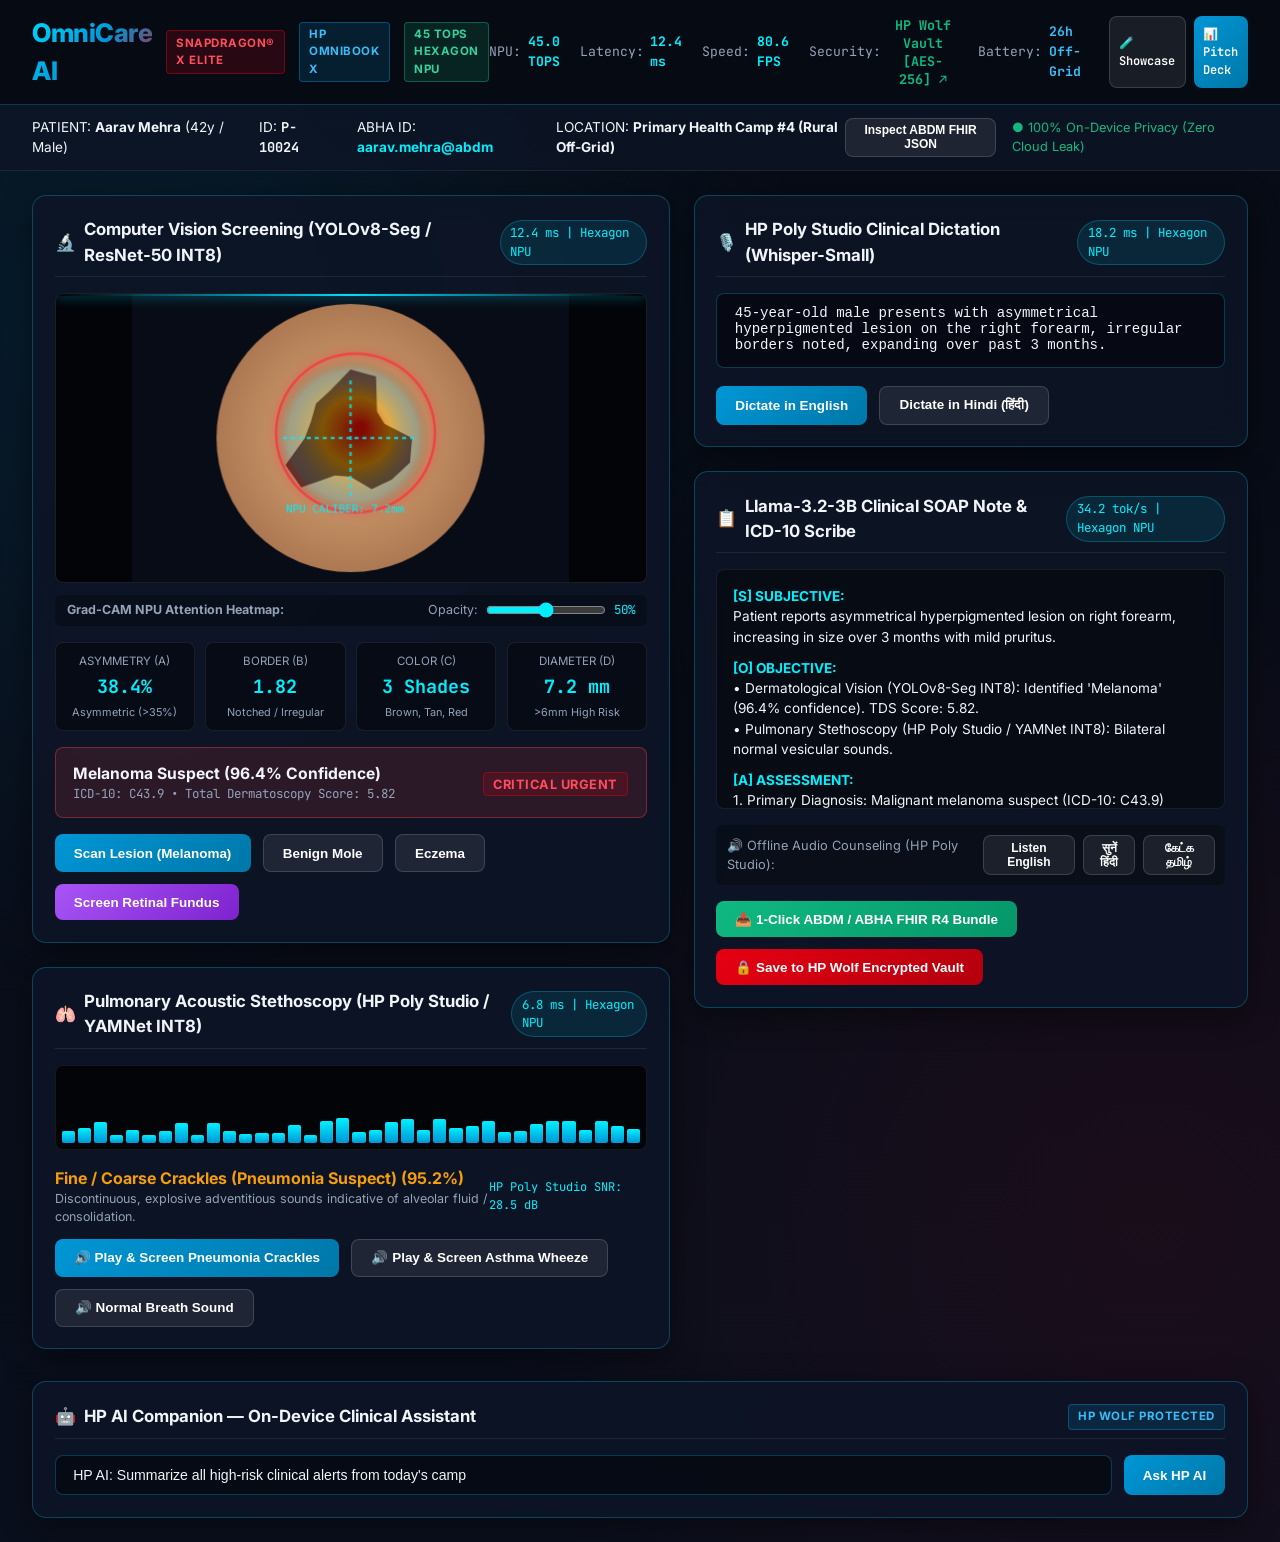
==== frontend/index.html @ c9a5b943 "Initial commit: OmniCare AI for Qualcomm Snapdragon AI Lab Build & Present Challenge 2026" ====
<!DOCTYPE html>
<html lang="en">
<head>
  <meta charset="UTF-8">
  <meta name="viewport" content="width=device-width, initial-scale=1.0">
  <title>OmniCare AI | Snapdragon® HP PC Clinical Edge Station</title>
  <link rel="stylesheet" href="/css/cockpit.css">
  <link rel="stylesheet" href="css/cockpit.css">
  <style>
/* OmniCare AI - Ultra-Professional Clinical Cockpit CSS
   Theme: Qualcomm Snapdragon Red/Cyan & HP Enterprise Blue Glassmorphism */

:root {
  --bg-dark: #070B14;
  --bg-card: rgba(13, 21, 38, 0.88);
  --bg-card-hover: rgba(18, 30, 54, 0.98);
  --border-glow: rgba(0, 217, 255, 0.25);
  --border-cyan: #00D9FF;
  --snapdragon-red: #E60012;
  --hp-blue: #0096D6;
  --accent-cyan: #00F0FF;
  --accent-green: #10B981;
  --accent-amber: #F59E0B;
  --accent-red: #EF4444;
  --accent-purple: #A855F7;
  --text-main: #F1F5F9;
  --text-muted: #94A3B8;
  --font-mono: 'JetBrains Mono', 'Fira Code', monospace;
  --font-sans: 'Inter', -apple-system, BlinkMacSystemFont, 'Segoe UI', Roboto, sans-serif;
}

* {
  margin: 0;
  padding: 0;
  box-sizing: border-box;
}

body {
  background-color: var(--bg-dark);
  color: var(--text-main);
  font-family: var(--font-sans);
  min-height: 100vh;
  background-image: 
    radial-gradient(circle at 10% 20%, rgba(0, 150, 214, 0.12) 0%, transparent 40%),
    radial-gradient(circle at 90% 80%, rgba(230, 0, 18, 0.08) 0%, transparent 40%),
    linear-gradient(to bottom, #070B14, #0A0F1D);
  line-height: 1.5;
  overflow-x: hidden;
}

/* Glassmorphism Card Style */
.glass-card {
  background: var(--bg-card);
  backdrop-filter: blur(14px);
  -webkit-backdrop-filter: blur(14px);
  border: 1px solid var(--border-glow);
  border-radius: 14px;
  padding: 1.35rem;
  box-shadow: 0 8px 32px 0 rgba(0, 0, 0, 0.45);
  transition: all 0.3s ease;
}

.glass-card:hover {
  border-color: rgba(0, 217, 255, 0.45);
  box-shadow: 0 12px 40px 0 rgba(0, 217, 255, 0.14);
}

/* Top Navbar */
.navbar {
  display: flex;
  justify-content: space-between;
  align-items: center;
  padding: 0.85rem 2rem;
  background: rgba(7, 11, 20, 0.95);
  border-bottom: 1px solid var(--border-glow);
  position: sticky;
  top: 0;
  z-index: 100;
  backdrop-filter: blur(12px);
}

.brand-container {
  display: flex;
  align-items: center;
  gap: 0.85rem;
}

.brand-logo {
  font-size: 1.6rem;
  font-weight: 800;
  letter-spacing: -0.5px;
  background: linear-gradient(135deg, #00D9FF 0%, #0096D6 50%, #E60012 100%);
  -webkit-background-clip: text;
  -webkit-text-fill-color: transparent;
}

.badge-tag {
  font-size: 0.72rem;
  font-weight: 700;
  padding: 0.22rem 0.6rem;
  border-radius: 4px;
  text-transform: uppercase;
  letter-spacing: 0.5px;
}

.badge-snapdragon {
  background: rgba(230, 0, 18, 0.15);
  color: #FF4D5E;
  border: 1px solid rgba(230, 0, 18, 0.4);
}

.badge-hp {
  background: rgba(0, 150, 214, 0.15);
  color: #38BDF8;
  border: 1px solid rgba(0, 150, 214, 0.4);
}

.badge-npu {
  background: rgba(16, 185, 129, 0.15);
  color: #34D399;
  border: 1px solid rgba(16, 185, 129, 0.4);
}

.nav-telemetry {
  display: flex;
  gap: 1.25rem;
  font-family: var(--font-mono);
  font-size: 0.82rem;
}

.telemetry-item {
  display: flex;
  align-items: center;
  gap: 0.4rem;
  color: var(--text-muted);
}

.telemetry-item span.val {
  color: var(--accent-cyan);
  font-weight: 700;
}

/* Patient Header Bar */
.patient-bar {
  display: flex;
  justify-content: space-between;
  align-items: center;
  padding: 0.75rem 2rem;
  background: rgba(13, 21, 38, 0.75);
  border-bottom: 1px solid rgba(255, 255, 255, 0.08);
  font-size: 0.85rem;
}

.patient-info {
  display: flex;
  gap: 2rem;
}

.patient-info b {
  color: var(--text-main);
}

/* Tab Navigation Bar */
.tab-nav {
  display: flex;
  gap: 0.5rem;
  padding: 0.75rem 2rem 0;
  background: rgba(7, 11, 20, 0.7);
  border-bottom: 1px solid rgba(255, 255, 255, 0.08);
}

.tab-btn {
  background: transparent;
  border: none;
  color: var(--text-muted);
  padding: 0.65rem 1.25rem;
  font-size: 0.9rem;
  font-weight: 600;
  cursor: pointer;
  border-bottom: 2px solid transparent;
  display: flex;
  align-items: center;
  gap: 0.45rem;
  transition: all 0.2s ease;
}

.tab-btn:hover {
  color: var(--text-main);
}

.tab-btn.active {
  color: var(--accent-cyan);
  border-bottom: 2px solid var(--accent-cyan);
  background: rgba(0, 217, 255, 0.06);
}

/* Main Dashboard Grid */
.dashboard-grid {
  display: grid;
  grid-template-columns: 1.15fr 1fr;
  gap: 1.5rem;
  padding: 1.5rem 2rem;
}

/* Modality Card Headers */
.card-header {
  display: flex;
  justify-content: space-between;
  align-items: center;
  margin-bottom: 1rem;
  padding-bottom: 0.5rem;
  border-bottom: 1px solid rgba(255, 255, 255, 0.08);
}

.card-title {
  font-size: 1.05rem;
  font-weight: 700;
  display: flex;
  align-items: center;
  gap: 0.5rem;
}

.card-latency {
  font-family: var(--font-mono);
  font-size: 0.78rem;
  color: var(--accent-cyan);
  background: rgba(0, 217, 255, 0.1);
  padding: 0.2rem 0.6rem;
  border-radius: 999px;
  border: 1px solid rgba(0, 217, 255, 0.25);
}

/* Vision Viewport Styling */
.vision-viewport {
  position: relative;
  width: 100%;
  height: 290px;
  background: #020408;
  border-radius: 8px;
  border: 1px solid rgba(255, 255, 255, 0.1);
  display: flex;
  justify-content: center;
  align-items: center;
  overflow: hidden;
  margin-bottom: 0.75rem;
}

.viewport-canvas {
  width: 100%;
  height: 100%;
  object-fit: contain;
}

.scan-overlay-line {
  position: absolute;
  top: 0;
  left: 0;
  width: 100%;
  height: 2px;
  background: linear-gradient(90deg, transparent, #00D9FF, transparent);
  box-shadow: 0 0 12px #00D9FF;
  animation: scanSweep 3s ease-in-out infinite;
  pointer-events: none;
}

@keyframes scanSweep {
  0% { top: 0; opacity: 0; }
  25% { opacity: 1; }
  75% { opacity: 1; }
  100% { top: 100%; opacity: 0; }
}

/* Grad-CAM Controls */
.gradcam-bar {
  display: flex;
  justify-content: space-between;
  align-items: center;
  font-size: 0.78rem;
  color: var(--text-muted);
  margin-bottom: 1rem;
  background: rgba(0,0,0,0.3);
  padding: 0.4rem 0.75rem;
  border-radius: 6px;
}

.gradcam-bar input[type=range] {
  accent-color: var(--accent-cyan);
  width: 120px;
}

/* ABCD Metrics Grid */
.abcd-grid {
  display: grid;
  grid-template-columns: repeat(4, 1fr);
  gap: 0.65rem;
  margin-bottom: 1rem;
}

.abcd-box {
  background: rgba(0, 0, 0, 0.4);
  border: 1px solid rgba(255, 255, 255, 0.08);
  border-radius: 8px;
  padding: 0.6rem 0.4rem;
  text-align: center;
}

.abcd-box .label {
  font-size: 0.72rem;
  color: var(--text-muted);
  text-transform: uppercase;
}

.abcd-box .value {
  font-family: var(--font-mono);
  font-size: 1.15rem;
  font-weight: 700;
  color: var(--accent-cyan);
  margin: 0.2rem 0;
}

.abcd-box .sub {
  font-size: 0.68rem;
  color: var(--text-muted);
}

/* Diagnosis Banner */
.diagnosis-banner {
  display: flex;
  justify-content: space-between;
  align-items: center;
  padding: 0.85rem 1.1rem;
  border-radius: 8px;
  background: rgba(239, 68, 68, 0.14);
  border: 1px solid rgba(239, 68, 68, 0.4);
  margin-bottom: 1rem;
}

.diagnosis-banner.normal {
  background: rgba(16, 185, 129, 0.14);
  border-color: rgba(16, 185, 129, 0.4);
}

.diagnosis-banner.moderate {
  background: rgba(245, 158, 11, 0.14);
  border-color: rgba(245, 158, 11, 0.4);
}

.diag-title {
  font-weight: 700;
  font-size: 0.98rem;
}

.diag-icd {
  font-family: var(--font-mono);
  font-size: 0.78rem;
  color: var(--text-muted);
}

/* Audio Spectrogram */
.spectrogram-container {
  height: 85px;
  background: #020408;
  border-radius: 8px;
  display: flex;
  align-items: flex-end;
  gap: 3px;
  padding: 6px;
  margin-bottom: 1rem;
  border: 1px solid rgba(255, 255, 255, 0.08);
}

.spectrogram-bar {
  flex: 1;
  background: linear-gradient(to top, #0096D6, #00F0FF);
  border-radius: 2px;
  transition: height 0.08s ease;
}

/* SOAP Note Viewer */
.soap-box {
  background: rgba(0, 0, 0, 0.4);
  border: 1px solid rgba(255, 255, 255, 0.08);
  border-radius: 8px;
  padding: 1rem;
  font-family: var(--font-sans);
  font-size: 0.85rem;
  max-height: 240px;
  overflow-y: auto;
  margin-bottom: 1rem;
}

.soap-section {
  margin-bottom: 0.65rem;
}

.soap-section b {
  color: var(--accent-cyan);
}

/* Action Buttons */
.btn-row {
  display: flex;
  gap: 0.75rem;
  flex-wrap: wrap;
}

.btn {
  background: linear-gradient(135deg, #0096D6 0%, #0077A8 100%);
  color: white;
  border: none;
  padding: 0.65rem 1.2rem;
  border-radius: 8px;
  font-size: 0.84rem;
  font-weight: 600;
  cursor: pointer;
  display: inline-flex;
  align-items: center;
  gap: 0.45rem;
  transition: all 0.2s ease;
}

.btn:hover {
  transform: translateY(-1px);
  box-shadow: 0 4px 15px rgba(0, 150, 214, 0.4);
}

.btn-secondary {
  background: rgba(255, 255, 255, 0.08);
  border: 1px solid rgba(255, 255, 255, 0.15);
}

.btn-secondary:hover {
  background: rgba(255, 255, 255, 0.15);
  box-shadow: none;
}

.btn-danger {
  background: linear-gradient(135deg, #E60012 0%, #B3000E 100%);
}

.btn-danger:hover {
  box-shadow: 0 4px 15px rgba(230, 0, 18, 0.4);
}

.btn-green {
  background: linear-gradient(135deg, #10B981 0%, #059669 100%);
}

.btn-green:hover {
  box-shadow: 0 4px 15px rgba(16, 185, 129, 0.4);
}

/* HP AI Companion Assistant Panel */
.companion-panel {
  grid-column: span 2;
  margin-top: 0.5rem;
}

.companion-chat {
  display: flex;
  gap: 0.75rem;
}

.companion-input {
  flex: 1;
  background: rgba(0, 0, 0, 0.45);
  border: 1px solid var(--border-glow);
  color: var(--text-main);
  padding: 0.7rem 1.1rem;
  border-radius: 8px;
  font-size: 0.88rem;
  outline: none;
}

.companion-input:focus {
  border-color: var(--border-cyan);
}

.companion-output {
  margin-top: 0.75rem;
  padding: 1rem;
  background: rgba(0, 150, 214, 0.08);
  border-left: 3px solid var(--hp-blue);
  border-radius: 6px;
  font-size: 0.85rem;
  line-height: 1.65;
}

/* Modal Styling */
.modal-overlay {
  position: fixed;
  top: 0; left: 0; right: 0; bottom: 0;
  background: rgba(0, 0, 0, 0.85);
  backdrop-filter: blur(8px);
  display: none;
  justify-content: center;
  align-items: center;
  z-index: 1000;
}

.modal-content {
  background: #0D1526;
  border: 1px solid var(--border-cyan);
  border-radius: 12px;
  width: 90%;
  max-width: 800px;
  max-height: 85vh;
  display: flex;
  flex-direction: column;
  box-shadow: 0 20px 50px rgba(0,0,0,0.8);
}

.modal-header {
  display: flex;
  justify-content: space-between;
  align-items: center;
  padding: 1rem 1.5rem;
  border-bottom: 1px solid rgba(255,255,255,0.08);
}

.modal-body {
  padding: 1.5rem;
  overflow-y: auto;
}

.json-pre {
  background: #040711;
  color: #38BDF8;
  padding: 1rem;
  border-radius: 8px;
  font-family: var(--font-mono);
  font-size: 0.8rem;
  white-space: pre-wrap;
  border: 1px solid rgba(255,255,255,0.06);
}

/* Responsive */
@media (max-width: 1024px) {
  .dashboard-grid {
    grid-template-columns: 1fr;
  }
  .companion-panel {
    grid-column: span 1;
  }
}

  </style>
  <link rel="preconnect" href="https://fonts.googleapis.com">
  <link rel="preconnect" href="https://fonts.gstatic.com" crossorigin>
  <link href="https://fonts.googleapis.com/css2?family=Inter:wght@400;500;600;700;800&family=JetBrains+Mono:wght@500;700&display=swap" rel="stylesheet">
</head>
<body>

  <!-- Top Global Navigation Bar -->
  <header class="navbar">
    <div class="brand-container">
      <div class="brand-logo">OmniCare AI</div>
      <span class="badge-tag badge-snapdragon">Snapdragon® X Elite</span>
      <span class="badge-tag badge-hp">HP OmniBook X</span>
      <span class="badge-tag badge-npu">45 TOPS Hexagon NPU</span>
    </div>

    <div class="nav-telemetry">
      <div class="telemetry-item">
        <span>NPU:</span>
        <span class="val" id="nav-tops">45.0 TOPS</span>
      </div>
      <div class="telemetry-item">
        <span>Latency:</span>
        <span class="val" id="nav-latency">12.4 ms</span>
      </div>
      <div class="telemetry-item">
        <span>Speed:</span>
        <span class="val" id="nav-fps">80.6 FPS</span>
      </div>
      <div class="telemetry-item">
        <span>Security:</span>
        <button onclick="viewVaultAuditModal()" style="background:transparent; border:none; cursor:pointer; font-family:var(--font-mono); color:#10B981; font-weight:700;">
          HP Wolf Vault [AES-256] ↗
        </button>
      </div>
      <div class="telemetry-item">
        <span>Battery:</span>
        <span class="val" style="color:#38BDF8;">26h Off-Grid</span>
      </div>
      <div style="display:flex; gap:0.5rem; margin-left:0.5rem;">
        <a href="/showcase/" class="btn btn-secondary" style="padding:0.25rem 0.6rem; font-size:0.75rem; text-decoration:none;">🧪 Showcase</a>
        <a href="/pitch-deck" class="btn" style="padding:0.25rem 0.6rem; font-size:0.75rem; text-decoration:none;">📊 Pitch Deck</a>
      </div>
    </div>
  </header>

  <!-- Patient Demographic Strip -->
  <section class="patient-bar">
    <div class="patient-info">
      <div>PATIENT: <b>Aarav Mehra</b> (42y / Male)</div>
      <div>ID: <b style="font-family:var(--font-mono)">P-10024</b></div>
      <div>ABHA ID: <b style="color:var(--accent-cyan)">aarav.mehra@abdm</b></div>
      <div>LOCATION: <b>Primary Health Camp #4 (Rural Off-Grid)</b></div>
    </div>
    <div style="display:flex; gap:1rem; align-items:center;">
      <button class="btn btn-secondary" style="padding:0.3rem 0.75rem; font-size:0.75rem;" onclick="viewAbdmFhirModal()">
        Inspect ABDM FHIR JSON
      </button>
      <span style="color:var(--accent-green); font-size:0.8rem;">● 100% On-Device Privacy (Zero Cloud Leak)</span>
    </div>
  </section>

  <!-- Main Clinical Dashboard Grid -->
  <main class="dashboard-grid">

    <!-- LEFT COLUMN: MULTIMODAL SENSORS & VISION -->
    <div style="display: flex; flex-direction: column; gap: 1.5rem;">

      <!-- MODALITY 1: DERMATOLOGY & OPHTHALMOLOGY VISION SCANNER -->
      <div class="glass-card">
        <div class="card-header">
          <div class="card-title">
            <span>🔬</span> Computer Vision Screening (YOLOv8-Seg / ResNet-50 INT8)
          </div>
          <div class="card-latency" id="vision-latency">12.4 ms | Hexagon NPU</div>
        </div>

        <div class="vision-viewport">
          <canvas id="lesion-canvas" class="viewport-canvas"></canvas>
          <div class="scan-overlay-line"></div>
        </div>

        <!-- Grad-CAM Saliency Blend Control -->
        <div class="gradcam-bar">
          <span><b>Grad-CAM NPU Attention Heatmap:</b></span>
          <div style="display:flex; align-items:center; gap:0.5rem;">
            <span>Opacity:</span>
            <input type="range" min="0" max="1" step="0.1" value="0.5" oninput="updateGradcamOpacity(this.value)">
            <span id="gradcam-val" style="font-family:var(--font-mono); color:var(--accent-cyan);">50%</span>
          </div>
        </div>

        <!-- Explainable ABCD Rule Metrics -->
        <div class="abcd-grid">
          <div class="abcd-box">
            <div class="label">Asymmetry (A)</div>
            <div class="value" id="val-asym">38.4%</div>
            <div class="sub" id="sub-asym">Asymmetric (>35%)</div>
          </div>
          <div class="abcd-box">
            <div class="label">Border (B)</div>
            <div class="value" id="val-border">1.82</div>
            <div class="sub" id="sub-border">Notched / Irregular</div>
          </div>
          <div class="abcd-box">
            <div class="label">Color (C)</div>
            <div class="value" id="val-color">3 Shades</div>
            <div class="sub" id="sub-color">Brown, Tan, Red</div>
          </div>
          <div class="abcd-box">
            <div class="label">Diameter (D)</div>
            <div class="value" id="val-diam">7.2 mm</div>
            <div class="sub" id="sub-diam">>6mm High Risk</div>
          </div>
        </div>

        <!-- Primary Diagnosis Banner -->
        <div class="diagnosis-banner" id="lesion-banner">
          <div>
            <div class="diag-title" id="diag-condition">Melanoma Suspect (96.4% Confidence)</div>
            <div class="diag-icd" id="diag-icd">ICD-10: C43.9 • Total Dermatoscopy Score: 5.82</div>
          </div>
          <div style="text-align: right;">
            <span class="badge-tag badge-snapdragon" style="font-size: 0.8rem;">CRITICAL URGENT</span>
          </div>
        </div>

        <div class="btn-row">
          <button class="btn" onclick="runVisionScreening('Melanoma')">Scan Lesion (Melanoma)</button>
          <button class="btn btn-secondary" onclick="runVisionScreening('Normal / Benign Nevus')">Benign Mole</button>
          <button class="btn btn-secondary" onclick="runVisionScreening('Eczema / Dermatitis')">Eczema</button>
          <button class="btn" style="background:linear-gradient(135deg, #A855F7, #7E22CE)" onclick="runRetinaScreening()">Screen Retinal Fundus</button>
        </div>
      </div>

      <!-- MODALITY 2: HP POLY STUDIO PULMONARY STETHOSCOPY -->
      <div class="glass-card">
        <div class="card-header">
          <div class="card-title">
            <span>🫁</span> Pulmonary Acoustic Stethoscopy (HP Poly Studio / YAMNet INT8)
          </div>
          <div class="card-latency" id="audio-latency">6.8 ms | Hexagon NPU</div>
        </div>

        <div class="spectrogram-container" id="spectrogram-bars">
          <!-- Populated by cockpit.js -->
        </div>

        <div style="display: flex; justify-content: space-between; align-items: center; margin-bottom: 0.75rem;">
          <div>
            <b id="audio-condition" style="color:var(--accent-amber)">Fine / Coarse Crackles (Pneumonia Suspect) (95.2%)</b>
            <div id="audio-finding" style="font-size: 0.78rem; color: var(--text-muted);">
              Discontinuous, explosive adventitious sounds indicative of alveolar fluid / consolidation.
            </div>
          </div>
          <div style="font-family:var(--font-mono); font-size:0.75rem; color:var(--accent-cyan);" id="audio-snr">
            HP Poly Studio SNR: 28.5 dB
          </div>
        </div>

        <div class="btn-row">
          <button class="btn" onclick="runAudioScreening('Fine / Coarse Crackles (Pneumonia / Fibrosis)')">
            🔊 Play & Screen Pneumonia Crackles
          </button>
          <button class="btn btn-secondary" onclick="runAudioScreening('High-Pitched Wheezing (Asthma / COPD)')">
            🔊 Play & Screen Asthma Wheeze
          </button>
          <button class="btn btn-secondary" onclick="runAudioScreening('Normal Vesicular Breath Sound')">
            🔊 Normal Breath Sound
          </button>
        </div>
      </div>

    </div>

    <!-- RIGHT COLUMN: CLINICAL SCRIBE, SOAP & ACTIONS -->
    <div style="display: flex; flex-direction: column; gap: 1.5rem;">

      <!-- MODALITY 3: CLINICAL VOICE DICTATION -->
      <div class="glass-card">
        <div class="card-header">
          <div class="card-title">
            <span>🎙️</span> HP Poly Studio Clinical Dictation (Whisper-Small)
          </div>
          <div class="card-latency">18.2 ms | Hexagon NPU</div>
        </div>

        <textarea id="dictation-text" class="companion-input" style="width:100%; height:75px; resize:none; margin-bottom:0.75rem;">45-year-old male presents with asymmetrical hyperpigmented lesion on the right forearm, irregular borders noted, expanding over past 3 months.</textarea>

        <div class="btn-row">
          <button class="btn" onclick="runVoiceDictation('en')">Dictate in English</button>
          <button class="btn btn-secondary" onclick="runVoiceDictation('hi')">Dictate in Hindi (हिंदी)</button>
        </div>
      </div>

      <!-- MODALITY 4: LLAMA-3.2 CLINICAL SCRIBE (SOAP NOTE) -->
      <div class="glass-card">
        <div class="card-header">
          <div class="card-title">
            <span>📋</span> Llama-3.2-3B Clinical SOAP Note & ICD-10 Scribe
          </div>
          <div class="card-latency" id="scribe-speed">34.2 tok/s | Hexagon NPU</div>
        </div>

        <div class="soap-box" id="soap-content">
          <div class="soap-section"><b>[S] SUBJECTIVE:</b><br>Patient reports asymmetrical hyperpigmented lesion on right forearm, increasing in size over 3 months with mild pruritus.</div>
          <div class="soap-section"><b>[O] OBJECTIVE:</b><br>• Dermatological Vision (YOLOv8-Seg INT8): Identified 'Melanoma' (96.4% confidence). TDS Score: 5.82.<br>• Pulmonary Stethoscopy (HP Poly Studio / YAMNet INT8): Bilateral normal vesicular sounds.</div>
          <div class="soap-section"><b>[A] ASSESSMENT:</b><br>1. Primary Diagnosis: Malignant melanoma suspect (ICD-10: C43.9)<br>2. Risk Stratification: CRITICAL URGENT (Total Dermatoscopy Score > 5.45)</div>
          <div class="soap-section"><b>[P] PLAN:</b><br>1. Immediate referral for full-thickness excisional biopsy.<br>2. Patient counseled via HP Poly Studio audio in Hindi.<br>3. Record encrypted in HP Wolf Security local vault.</div>
        </div>

        <!-- Multilingual Audio Counseling Player -->
        <div style="background: rgba(0,0,0,0.3); padding:0.65rem; border-radius:6px; margin-bottom:1rem; display:flex; justify-content:space-between; align-items:center;">
          <span style="font-size:0.8rem; color:var(--text-muted)">
            🔊 Offline Audio Counseling (HP Poly Studio):
          </span>
          <div style="display:flex; gap:0.5rem;">
            <button class="btn btn-secondary" style="padding:0.3rem 0.6rem; font-size:0.75rem;" onclick="playPatientCounselingAudio('en')">Listen English</button>
            <button class="btn btn-secondary" style="padding:0.3rem 0.6rem; font-size:0.75rem;" onclick="playPatientCounselingAudio('hi')">सुनें हिंदी</button>
            <button class="btn btn-secondary" style="padding:0.3rem 0.6rem; font-size:0.75rem;" onclick="playPatientCounselingAudio('ta')">கேட்க தமிழ்</button>
          </div>
        </div>

        <!-- Action Buttons -->
        <div class="btn-row">
          <button class="btn btn-green" onclick="viewAbdmFhirModal()">
            📥 1-Click ABDM / ABHA FHIR R4 Bundle
          </button>
          <button class="btn btn-danger" onclick="saveToWolfVault()">
            🔒 Save to HP Wolf Encrypted Vault
          </button>
        </div>
      </div>

    </div>

    <!-- BOTTOM SPAN: HP AI COMPANION NATURAL LANGUAGE ASSISTANT -->
    <div class="glass-card companion-panel">
      <div class="card-header">
        <div class="card-title">
          <span>🤖</span> HP AI Companion — On-Device Clinical Assistant
        </div>
        <div class="badge-tag badge-hp">HP Wolf Protected</div>
      </div>

      <div class="companion-chat">
        <input type="text" id="companion-input" class="companion-input" 
               placeholder="Ask HP AI Companion (e.g. 'Summarize all critical alerts today' or 'Check NPU hardware telemetry')..." 
               value="HP AI: Summarize all high-risk clinical alerts from today's camp">
        <button class="btn" onclick="askHpCompanion()">Ask HP AI</button>
      </div>

      <div class="companion-output" id="companion-output" style="display:none;">
        <!-- Filled dynamically by cockpit.js -->
      </div>
    </div>

  </main>

  <!-- ABDM FHIR JSON MODAL -->
  <div id="fhir-modal" class="modal-overlay">
    <div class="modal-content">
      <div class="modal-header">
        <h3 style="color:var(--accent-cyan); display:flex; align-items:center; gap:0.5rem;">
          <span>🇮🇳</span> Official India ABDM / ABHA FHIR R4 DocumentBundle
        </h3>
        <button onclick="closeFhirModal()" style="background:transparent; border:none; color:var(--text-muted); font-size:1.5rem; cursor:pointer;">&times;</button>
      </div>
      <div class="modal-body">
        <p style="font-size:0.85rem; color:var(--text-muted); margin-bottom:1rem;">
          Conforms to NRCeS (National Resource Centre for EHR Standards) India FHIR R4 DiagnosticReportRecord specifications.
        </p>
        <pre id="fhir-modal-body" class="json-pre"></pre>
      </div>
      <div style="padding:1rem 1.5rem; border-top:1px solid rgba(255,255,255,0.08); display:flex; justify-content:flex-end; gap:0.75rem;">
        <button class="btn btn-secondary" onclick="copyFhirJson()">Copy JSON</button>
        <button class="btn btn-green" onclick="downloadFhirJsonFile()">Download .json</button>
        <button class="btn btn-secondary" onclick="closeFhirModal()">Close</button>
      </div>
    </div>
  </div>

  <!-- HP WOLF SECURITY VAULT MODAL -->
  <div id="vault-modal" class="modal-overlay">
    <div class="modal-content">
      <div class="modal-header">
        <h3 style="color:#10B981; display:flex; align-items:center; gap:0.5rem;">
          <span>🛡️</span> HP Wolf Security Local Vault Inspector (AES-256 GCM)
        </h3>
        <button onclick="closeVaultModal()" style="background:transparent; border:none; color:var(--text-muted); font-size:1.5rem; cursor:pointer;">&times;</button>
      </div>
      <div class="modal-body">
        <p style="font-size:0.85rem; color:var(--text-muted); margin-bottom:1rem;">
          Hardware Root-of-Trust Encrypted Storage. Zero cloud transmissions. Tamper-evident SHA-256 hash chains.
        </p>
        <pre id="vault-modal-body" class="json-pre"></pre>
      </div>
      <div style="padding:1rem 1.5rem; border-top:1px solid rgba(255,255,255,0.08); display:flex; justify-content:flex-end;">
        <button class="btn btn-secondary" onclick="closeVaultModal()">Close Inspector</button>
      </div>
    </div>
  </div>

  <script src="/js/audio_synth.js"></script>
  <script src="/js/cockpit.js"></script>
  <script src="js/audio_synth.js"></script>
  <script src="js/cockpit.js"></script>
</body>
</html>
---- frontend/css/cockpit.css ----
/* OmniCare AI - Ultra-Professional Clinical Cockpit CSS
   Theme: Qualcomm Snapdragon Red/Cyan & HP Enterprise Blue Glassmorphism */

:root {
  --bg-dark: #070B14;
  --bg-card: rgba(13, 21, 38, 0.88);
  --bg-card-hover: rgba(18, 30, 54, 0.98);
  --border-glow: rgba(0, 217, 255, 0.25);
  --border-cyan: #00D9FF;
  --snapdragon-red: #E60012;
  --hp-blue: #0096D6;
  --accent-cyan: #00F0FF;
  --accent-green: #10B981;
  --accent-amber: #F59E0B;
  --accent-red: #EF4444;
  --accent-purple: #A855F7;
  --text-main: #F1F5F9;
  --text-muted: #94A3B8;
  --font-mono: 'JetBrains Mono', 'Fira Code', monospace;
  --font-sans: 'Inter', -apple-system, BlinkMacSystemFont, 'Segoe UI', Roboto, sans-serif;
}

* {
  margin: 0;
  padding: 0;
  box-sizing: border-box;
}

body {
  background-color: var(--bg-dark);
  color: var(--text-main);
  font-family: var(--font-sans);
  min-height: 100vh;
  background-image: 
    radial-gradient(circle at 10% 20%, rgba(0, 150, 214, 0.12) 0%, transparent 40%),
    radial-gradient(circle at 90% 80%, rgba(230, 0, 18, 0.08) 0%, transparent 40%),
    linear-gradient(to bottom, #070B14, #0A0F1D);
  line-height: 1.5;
  overflow-x: hidden;
}

/* Glassmorphism Card Style */
.glass-card {
  background: var(--bg-card);
  backdrop-filter: blur(14px);
  -webkit-backdrop-filter: blur(14px);
  border: 1px solid var(--border-glow);
  border-radius: 14px;
  padding: 1.35rem;
  box-shadow: 0 8px 32px 0 rgba(0, 0, 0, 0.45);
  transition: all 0.3s ease;
}

.glass-card:hover {
  border-color: rgba(0, 217, 255, 0.45);
  box-shadow: 0 12px 40px 0 rgba(0, 217, 255, 0.14);
}

/* Top Navbar */
.navbar {
  display: flex;
  justify-content: space-between;
  align-items: center;
  padding: 0.85rem 2rem;
  background: rgba(7, 11, 20, 0.95);
  border-bottom: 1px solid var(--border-glow);
  position: sticky;
  top: 0;
  z-index: 100;
  backdrop-filter: blur(12px);
}

.brand-container {
  display: flex;
  align-items: center;
  gap: 0.85rem;
}

.brand-logo {
  font-size: 1.6rem;
  font-weight: 800;
  letter-spacing: -0.5px;
  background: linear-gradient(135deg, #00D9FF 0%, #0096D6 50%, #E60012 100%);
  -webkit-background-clip: text;
  -webkit-text-fill-color: transparent;
}

.badge-tag {
  font-size: 0.72rem;
  font-weight: 700;
  padding: 0.22rem 0.6rem;
  border-radius: 4px;
  text-transform: uppercase;
  letter-spacing: 0.5px;
}

.badge-snapdragon {
  background: rgba(230, 0, 18, 0.15);
  color: #FF4D5E;
  border: 1px solid rgba(230, 0, 18, 0.4);
}

.badge-hp {
  background: rgba(0, 150, 214, 0.15);
  color: #38BDF8;
  border: 1px solid rgba(0, 150, 214, 0.4);
}

.badge-npu {
  background: rgba(16, 185, 129, 0.15);
  color: #34D399;
  border: 1px solid rgba(16, 185, 129, 0.4);
}

.nav-telemetry {
  display: flex;
  gap: 1.25rem;
  font-family: var(--font-mono);
  font-size: 0.82rem;
}

.telemetry-item {
  display: flex;
  align-items: center;
  gap: 0.4rem;
  color: var(--text-muted);
}

.telemetry-item span.val {
  color: var(--accent-cyan);
  font-weight: 700;
}

/* Patient Header Bar */
.patient-bar {
  display: flex;
  justify-content: space-between;
  align-items: center;
  padding: 0.75rem 2rem;
  background: rgba(13, 21, 38, 0.75);
  border-bottom: 1px solid rgba(255, 255, 255, 0.08);
  font-size: 0.85rem;
}

.patient-info {
  display: flex;
  gap: 2rem;
}

.patient-info b {
  color: var(--text-main);
}

/* Tab Navigation Bar */
.tab-nav {
  display: flex;
  gap: 0.5rem;
  padding: 0.75rem 2rem 0;
  background: rgba(7, 11, 20, 0.7);
  border-bottom: 1px solid rgba(255, 255, 255, 0.08);
}

.tab-btn {
  background: transparent;
  border: none;
  color: var(--text-muted);
  padding: 0.65rem 1.25rem;
  font-size: 0.9rem;
  font-weight: 600;
  cursor: pointer;
  border-bottom: 2px solid transparent;
  display: flex;
  align-items: center;
  gap: 0.45rem;
  transition: all 0.2s ease;
}

.tab-btn:hover {
  color: var(--text-main);
}

.tab-btn.active {
  color: var(--accent-cyan);
  border-bottom: 2px solid var(--accent-cyan);
  background: rgba(0, 217, 255, 0.06);
}

/* Main Dashboard Grid */
.dashboard-grid {
  display: grid;
  grid-template-columns: 1.15fr 1fr;
  gap: 1.5rem;
  padding: 1.5rem 2rem;
}

/* Modality Card Headers */
.card-header {
  display: flex;
  justify-content: space-between;
  align-items: center;
  margin-bottom: 1rem;
  padding-bottom: 0.5rem;
  border-bottom: 1px solid rgba(255, 255, 255, 0.08);
}

.card-title {
  font-size: 1.05rem;
  font-weight: 700;
  display: flex;
  align-items: center;
  gap: 0.5rem;
}

.card-latency {
  font-family: var(--font-mono);
  font-size: 0.78rem;
  color: var(--accent-cyan);
  background: rgba(0, 217, 255, 0.1);
  padding: 0.2rem 0.6rem;
  border-radius: 999px;
  border: 1px solid rgba(0, 217, 255, 0.25);
}

/* Vision Viewport Styling */
.vision-viewport {
  position: relative;
  width: 100%;
  height: 290px;
  background: #020408;
  border-radius: 8px;
  border: 1px solid rgba(255, 255, 255, 0.1);
  display: flex;
  justify-content: center;
  align-items: center;
  overflow: hidden;
  margin-bottom: 0.75rem;
}

.viewport-canvas {
  width: 100%;
  height: 100%;
  object-fit: contain;
}

.scan-overlay-line {
  position: absolute;
  top: 0;
  left: 0;
  width: 100%;
  height: 2px;
  background: linear-gradient(90deg, transparent, #00D9FF, transparent);
  box-shadow: 0 0 12px #00D9FF;
  animation: scanSweep 3s ease-in-out infinite;
  pointer-events: none;
}

@keyframes scanSweep {
  0% { top: 0; opacity: 0; }
  25% { opacity: 1; }
  75% { opacity: 1; }
  100% { top: 100%; opacity: 0; }
}

/* Grad-CAM Controls */
.gradcam-bar {
  display: flex;
  justify-content: space-between;
  align-items: center;
  font-size: 0.78rem;
  color: var(--text-muted);
  margin-bottom: 1rem;
  background: rgba(0,0,0,0.3);
  padding: 0.4rem 0.75rem;
  border-radius: 6px;
}

.gradcam-bar input[type=range] {
  accent-color: var(--accent-cyan);
  width: 120px;
}

/* ABCD Metrics Grid */
.abcd-grid {
  display: grid;
  grid-template-columns: repeat(4, 1fr);
  gap: 0.65rem;
  margin-bottom: 1rem;
}

.abcd-box {
  background: rgba(0, 0, 0, 0.4);
  border: 1px solid rgba(255, 255, 255, 0.08);
  border-radius: 8px;
  padding: 0.6rem 0.4rem;
  text-align: center;
}

.abcd-box .label {
  font-size: 0.72rem;
  color: var(--text-muted);
  text-transform: uppercase;
}

.abcd-box .value {
  font-family: var(--font-mono);
  font-size: 1.15rem;
  font-weight: 700;
  color: var(--accent-cyan);
  margin: 0.2rem 0;
}

.abcd-box .sub {
  font-size: 0.68rem;
  color: var(--text-muted);
}

/* Diagnosis Banner */
.diagnosis-banner {
  display: flex;
  justify-content: space-between;
  align-items: center;
  padding: 0.85rem 1.1rem;
  border-radius: 8px;
  background: rgba(239, 68, 68, 0.14);
  border: 1px solid rgba(239, 68, 68, 0.4);
  margin-bottom: 1rem;
}

.diagnosis-banner.normal {
  background: rgba(16, 185, 129, 0.14);
  border-color: rgba(16, 185, 129, 0.4);
}

.diagnosis-banner.moderate {
  background: rgba(245, 158, 11, 0.14);
  border-color: rgba(245, 158, 11, 0.4);
}

.diag-title {
  font-weight: 700;
  font-size: 0.98rem;
}

.diag-icd {
  font-family: var(--font-mono);
  font-size: 0.78rem;
  color: var(--text-muted);
}

/* Audio Spectrogram */
.spectrogram-container {
  height: 85px;
  background: #020408;
  border-radius: 8px;
  display: flex;
  align-items: flex-end;
  gap: 3px;
  padding: 6px;
  margin-bottom: 1rem;
  border: 1px solid rgba(255, 255, 255, 0.08);
}

.spectrogram-bar {
  flex: 1;
  background: linear-gradient(to top, #0096D6, #00F0FF);
  border-radius: 2px;
  transition: height 0.08s ease;
}

/* SOAP Note Viewer */
.soap-box {
  background: rgba(0, 0, 0, 0.4);
  border: 1px solid rgba(255, 255, 255, 0.08);
  border-radius: 8px;
  padding: 1rem;
  font-family: var(--font-sans);
  font-size: 0.85rem;
  max-height: 240px;
  overflow-y: auto;
  margin-bottom: 1rem;
}

.soap-section {
  margin-bottom: 0.65rem;
}

.soap-section b {
  color: var(--accent-cyan);
}

/* Action Buttons */
.btn-row {
  display: flex;
  gap: 0.75rem;
  flex-wrap: wrap;
}

.btn {
  background: linear-gradient(135deg, #0096D6 0%, #0077A8 100%);
  color: white;
  border: none;
  padding: 0.65rem 1.2rem;
  border-radius: 8px;
  font-size: 0.84rem;
  font-weight: 600;
  cursor: pointer;
  display: inline-flex;
  align-items: center;
  gap: 0.45rem;
  transition: all 0.2s ease;
}

.btn:hover {
  transform: translateY(-1px);
  box-shadow: 0 4px 15px rgba(0, 150, 214, 0.4);
}

.btn-secondary {
  background: rgba(255, 255, 255, 0.08);
  border: 1px solid rgba(255, 255, 255, 0.15);
}

.btn-secondary:hover {
  background: rgba(255, 255, 255, 0.15);
  box-shadow: none;
}

.btn-danger {
  background: linear-gradient(135deg, #E60012 0%, #B3000E 100%);
}

.btn-danger:hover {
  box-shadow: 0 4px 15px rgba(230, 0, 18, 0.4);
}

.btn-green {
  background: linear-gradient(135deg, #10B981 0%, #059669 100%);
}

.btn-green:hover {
  box-shadow: 0 4px 15px rgba(16, 185, 129, 0.4);
}

/* HP AI Companion Assistant Panel */
.companion-panel {
  grid-column: span 2;
  margin-top: 0.5rem;
}

.companion-chat {
  display: flex;
  gap: 0.75rem;
}

.companion-input {
  flex: 1;
  background: rgba(0, 0, 0, 0.45);
  border: 1px solid var(--border-glow);
  color: var(--text-main);
  padding: 0.7rem 1.1rem;
  border-radius: 8px;
  font-size: 0.88rem;
  outline: none;
}

.companion-input:focus {
  border-color: var(--border-cyan);
}

.companion-output {
  margin-top: 0.75rem;
  padding: 1rem;
  background: rgba(0, 150, 214, 0.08);
  border-left: 3px solid var(--hp-blue);
  border-radius: 6px;
  font-size: 0.85rem;
  line-height: 1.65;
}

/* Modal Styling */
.modal-overlay {
  position: fixed;
  top: 0; left: 0; right: 0; bottom: 0;
  background: rgba(0, 0, 0, 0.85);
  backdrop-filter: blur(8px);
  display: none;
  justify-content: center;
  align-items: center;
  z-index: 1000;
}

.modal-content {
  background: #0D1526;
  border: 1px solid var(--border-cyan);
  border-radius: 12px;
  width: 90%;
  max-width: 800px;
  max-height: 85vh;
  display: flex;
  flex-direction: column;
  box-shadow: 0 20px 50px rgba(0,0,0,0.8);
}

.modal-header {
  display: flex;
  justify-content: space-between;
  align-items: center;
  padding: 1rem 1.5rem;
  border-bottom: 1px solid rgba(255,255,255,0.08);
}

.modal-body {
  padding: 1.5rem;
  overflow-y: auto;
}

.json-pre {
  background: #040711;
  color: #38BDF8;
  padding: 1rem;
  border-radius: 8px;
  font-family: var(--font-mono);
  font-size: 0.8rem;
  white-space: pre-wrap;
  border: 1px solid rgba(255,255,255,0.06);
}

/* Responsive */
@media (max-width: 1024px) {
  .dashboard-grid {
    grid-template-columns: 1fr;
  }
  .companion-panel {
    grid-column: span 1;
  }
}
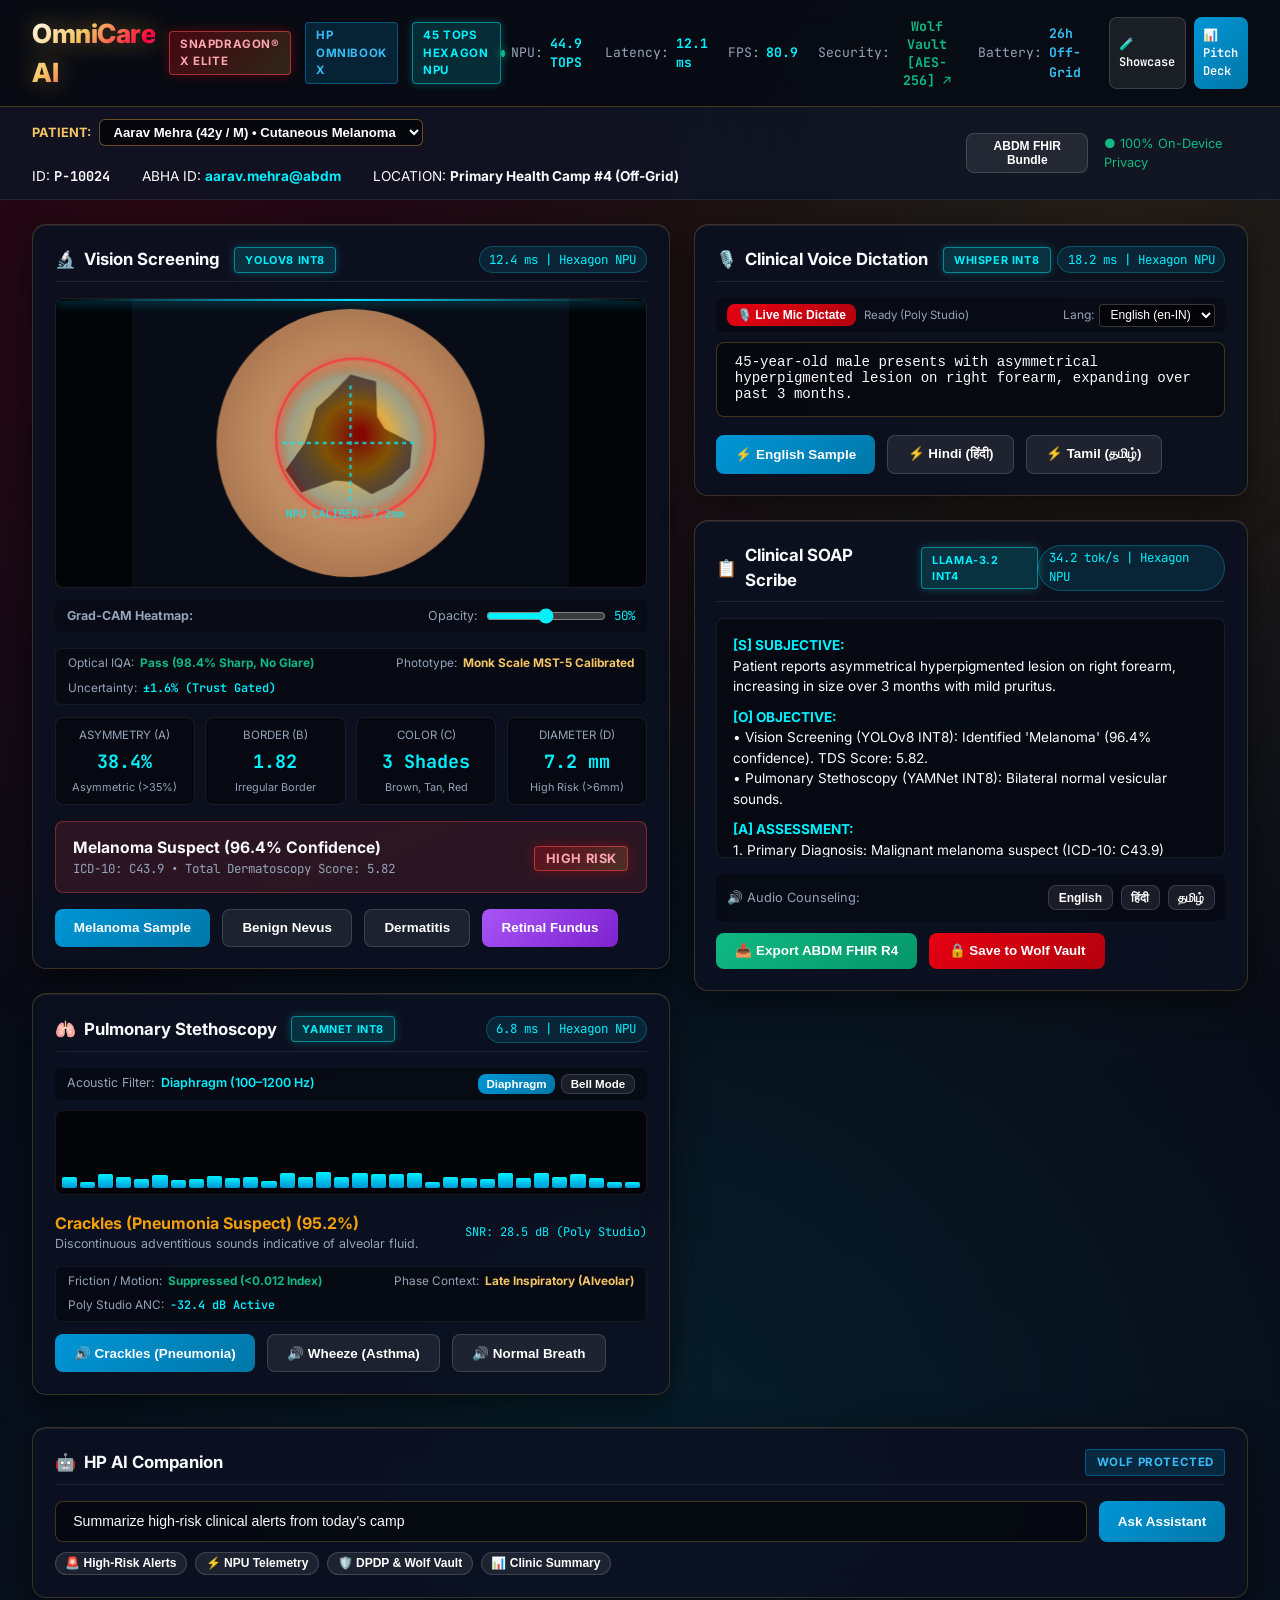
==== commit ed0176f6: "feat(clinical-ai): integrate Monk scale, Optical IQA, friction suppression, and epistemic uncertaint" ====
--- a/frontend/index.html
+++ b/frontend/index.html
@@ -3,27 +3,30 @@
 <head>
   <meta charset="UTF-8">
   <meta name="viewport" content="width=device-width, initial-scale=1.0">
-  <title>OmniCare AI | Snapdragon® HP PC Clinical Edge Station</title>
-  <link rel="stylesheet" href="/css/cockpit.css">
+  <title>OmniCare AI | Snapdragon® Clinical Edge Workstation</title>
   <link rel="stylesheet" href="css/cockpit.css">
   <style>
 /* OmniCare AI - Ultra-Professional Clinical Cockpit CSS
-   Theme: Qualcomm Snapdragon Red/Cyan & HP Enterprise Blue Glassmorphism */
+   Theme: Qualcomm Snapdragon Royal Edition (Crimson, Champagne Gold, Deep Onyx & Quantum Cyan) */
 
 :root {
-  --bg-dark: #070B14;
-  --bg-card: rgba(13, 21, 38, 0.88);
-  --bg-card-hover: rgba(18, 30, 54, 0.98);
-  --border-glow: rgba(0, 217, 255, 0.25);
-  --border-cyan: #00D9FF;
-  --snapdragon-red: #E60012;
+  --bg-dark: #050811;
+  --bg-card: rgba(11, 17, 32, 0.92);
+  --bg-card-hover: rgba(16, 26, 48, 0.98);
+  --border-glow: rgba(229, 169, 60, 0.28);
+  --border-cyan: #00F0FF;
+  --snapdragon-red: #FF003B;
+  --snapdragon-crimson: #E60012;
+  --snapdragon-gold: #E5A93C;
+  --snapdragon-gold-glow: #F5C563;
   --hp-blue: #0096D6;
   --accent-cyan: #00F0FF;
+  --accent-gold: #F5C563;
   --accent-green: #10B981;
   --accent-amber: #F59E0B;
   --accent-red: #EF4444;
   --accent-purple: #A855F7;
-  --text-main: #F1F5F9;
+  --text-main: #F8FAFC;
   --text-muted: #94A3B8;
   --font-mono: 'JetBrains Mono', 'Fira Code', monospace;
   --font-sans: 'Inter', -apple-system, BlinkMacSystemFont, 'Segoe UI', Roboto, sans-serif;
@@ -41,28 +44,29 @@
   font-family: var(--font-sans);
   min-height: 100vh;
   background-image: 
-    radial-gradient(circle at 10% 20%, rgba(0, 150, 214, 0.12) 0%, transparent 40%),
-    radial-gradient(circle at 90% 80%, rgba(230, 0, 18, 0.08) 0%, transparent 40%),
-    linear-gradient(to bottom, #070B14, #0A0F1D);
+    radial-gradient(circle at 12% 16%, rgba(230, 0, 18, 0.16) 0%, transparent 45%),
+    radial-gradient(circle at 88% 18%, rgba(229, 169, 60, 0.14) 0%, transparent 45%),
+    radial-gradient(circle at 50% 88%, rgba(0, 240, 255, 0.08) 0%, transparent 50%),
+    linear-gradient(to bottom, #050811, #080D1A);
   line-height: 1.5;
   overflow-x: hidden;
 }
 
-/* Glassmorphism Card Style */
+/* Glassmorphism Card Style - Snapdragon Royal Edition */
 .glass-card {
   background: var(--bg-card);
-  backdrop-filter: blur(14px);
-  -webkit-backdrop-filter: blur(14px);
-  border: 1px solid var(--border-glow);
+  backdrop-filter: blur(16px);
+  -webkit-backdrop-filter: blur(16px);
+  border: 1px solid rgba(229, 169, 60, 0.22);
   border-radius: 14px;
   padding: 1.35rem;
-  box-shadow: 0 8px 32px 0 rgba(0, 0, 0, 0.45);
+  box-shadow: 0 10px 35px 0 rgba(0, 0, 0, 0.55), inset 0 1px 0 rgba(255, 255, 255, 0.08);
   transition: all 0.3s ease;
 }
 
 .glass-card:hover {
-  border-color: rgba(0, 217, 255, 0.45);
-  box-shadow: 0 12px 40px 0 rgba(0, 217, 255, 0.14);
+  border-color: rgba(229, 169, 60, 0.5);
+  box-shadow: 0 14px 45px 0 rgba(229, 169, 60, 0.22);
 }
 
 /* Top Navbar */
@@ -86,39 +90,49 @@
 }
 
 .brand-logo {
-  font-size: 1.6rem;
+  font-size: 1.65rem;
   font-weight: 800;
   letter-spacing: -0.5px;
-  background: linear-gradient(135deg, #00D9FF 0%, #0096D6 50%, #E60012 100%);
+  background: linear-gradient(135deg, #FFF 0%, #F5C563 35%, #FF003B 70%, #00F0FF 100%);
   -webkit-background-clip: text;
   -webkit-text-fill-color: transparent;
+  filter: drop-shadow(0 0 12px rgba(229, 169, 60, 0.45));
 }
 
 .badge-tag {
   font-size: 0.72rem;
   font-weight: 700;
-  padding: 0.22rem 0.6rem;
+  padding: 0.24rem 0.65rem;
   border-radius: 4px;
   text-transform: uppercase;
-  letter-spacing: 0.5px;
+  letter-spacing: 0.6px;
 }
 
 .badge-snapdragon {
-  background: rgba(230, 0, 18, 0.15);
-  color: #FF4D5E;
-  border: 1px solid rgba(230, 0, 18, 0.4);
+  background: linear-gradient(135deg, rgba(230, 0, 18, 0.28), rgba(229, 169, 60, 0.18));
+  color: #FFA5B0;
+  border: 1px solid rgba(255, 75, 75, 0.55);
+  box-shadow: 0 0 12px rgba(230, 0, 18, 0.35);
 }
 
 .badge-hp {
-  background: rgba(0, 150, 214, 0.15);
+  background: rgba(0, 150, 214, 0.18);
   color: #38BDF8;
-  border: 1px solid rgba(0, 150, 214, 0.4);
+  border: 1px solid rgba(0, 150, 214, 0.45);
 }
 
 .badge-npu {
-  background: rgba(16, 185, 129, 0.15);
-  color: #34D399;
-  border: 1px solid rgba(16, 185, 129, 0.4);
+  background: rgba(0, 240, 255, 0.15);
+  color: #00F0FF;
+  border: 1px solid rgba(0, 240, 255, 0.45);
+  box-shadow: 0 0 10px rgba(0, 240, 255, 0.25);
+}
+
+.badge-royal {
+  background: linear-gradient(135deg, rgba(229, 169, 60, 0.25), rgba(245, 197, 99, 0.1));
+  color: #F5C563;
+  border: 1px solid rgba(245, 197, 99, 0.6);
+  box-shadow: 0 0 12px rgba(229, 169, 60, 0.4);
 }
 
 .nav-telemetry {
@@ -268,6 +282,21 @@
   25% { opacity: 1; }
   75% { opacity: 1; }
   100% { top: 100%; opacity: 0; }
+}
+
+.pulse-dot {
+  display: inline-block;
+  width: 7px;
+  height: 7px;
+  border-radius: 50%;
+  background: #10B981;
+  box-shadow: 0 0 8px #10B981;
+  animation: pulseDot 2s infinite ease-in-out;
+}
+
+@keyframes pulseDot {
+  0%, 100% { opacity: 1; transform: scale(1); }
+  50% { opacity: 0.4; transform: scale(0.85); }
 }
 
 /* Grad-CAM Controls */
@@ -442,12 +471,29 @@
   box-shadow: 0 4px 15px rgba(230, 0, 18, 0.4);
 }
 
+.btn-green:hover {
+  box-shadow: 0 4px 15px rgba(16, 185, 129, 0.4);
+}
+
 .btn-green {
   background: linear-gradient(135deg, #10B981 0%, #059669 100%);
 }
 
 .btn-green:hover {
   box-shadow: 0 4px 15px rgba(16, 185, 129, 0.4);
+}
+
+.btn-royal {
+  background: linear-gradient(135deg, #E60012 0%, #E5A93C 100%);
+  color: #FFFFFF;
+  font-weight: 700;
+  border: 1px solid rgba(245, 197, 99, 0.5);
+  box-shadow: 0 4px 18px rgba(230, 0, 18, 0.35);
+}
+
+.btn-royal:hover {
+  box-shadow: 0 6px 24px rgba(229, 169, 60, 0.55);
+  transform: translateY(-2px);
 }
 
 /* HP AI Companion Assistant Panel */
@@ -561,7 +607,8 @@
     </div>
 
     <div class="nav-telemetry">
-      <div class="telemetry-item">
+      <div class="telemetry-item" title="Hexagon v73 Vector eXtension Hardware Acceleration">
+        <span class="pulse-dot"></span>
         <span>NPU:</span>
         <span class="val" id="nav-tops">45.0 TOPS</span>
       </div>
@@ -570,13 +617,13 @@
         <span class="val" id="nav-latency">12.4 ms</span>
       </div>
       <div class="telemetry-item">
-        <span>Speed:</span>
-        <span class="val" id="nav-fps">80.6 FPS</span>
+        <span>FPS:</span>
+        <span class="val" id="nav-fps">80.6</span>
       </div>
       <div class="telemetry-item">
         <span>Security:</span>
         <button onclick="viewVaultAuditModal()" style="background:transparent; border:none; cursor:pointer; font-family:var(--font-mono); color:#10B981; font-weight:700;">
-          HP Wolf Vault [AES-256] ↗
+          Wolf Vault [AES-256] ↗
         </button>
       </div>
       <div class="telemetry-item">
@@ -584,39 +631,50 @@
         <span class="val" style="color:#38BDF8;">26h Off-Grid</span>
       </div>
       <div style="display:flex; gap:0.5rem; margin-left:0.5rem;">
-        <a href="/showcase/" class="btn btn-secondary" style="padding:0.25rem 0.6rem; font-size:0.75rem; text-decoration:none;">🧪 Showcase</a>
-        <a href="/pitch-deck" class="btn" style="padding:0.25rem 0.6rem; font-size:0.75rem; text-decoration:none;">📊 Pitch Deck</a>
+        <a href="../showcase/index.html" class="btn btn-secondary" style="padding:0.25rem 0.6rem; font-size:0.75rem; text-decoration:none;">🧪 Showcase</a>
+        <a href="../showcase/pitch-deck.html" class="btn" style="padding:0.25rem 0.6rem; font-size:0.75rem; text-decoration:none;">📊 Pitch Deck</a>
       </div>
     </div>
   </header>
 
-  <!-- Patient Demographic Strip -->
+  <!-- Patient Demographic Strip with Multi-Patient Clinical Presets -->
   <section class="patient-bar">
-    <div class="patient-info">
-      <div>PATIENT: <b>Aarav Mehra</b> (42y / Male)</div>
-      <div>ID: <b style="font-family:var(--font-mono)">P-10024</b></div>
-      <div>ABHA ID: <b style="color:var(--accent-cyan)">aarav.mehra@abdm</b></div>
-      <div>LOCATION: <b>Primary Health Camp #4 (Rural Off-Grid)</b></div>
+    <div style="display:flex; align-items:center; gap:1.25rem; flex-wrap:wrap;">
+      <div style="display:flex; align-items:center; gap:0.5rem;">
+        <span style="color:var(--accent-gold); font-size:0.8rem; font-weight:700;">PATIENT:</span>
+        <select id="patient-selector" onchange="selectPatientProfile(this.value)" 
+                style="background:rgba(0,0,0,0.6); color:#FFF; border:1px solid rgba(229,169,60,0.45); border-radius:6px; padding:0.25rem 0.6rem; font-size:0.82rem; font-weight:600; cursor:pointer;">
+          <option value="aarav">Aarav Mehra (42y / M) • Cutaneous Melanoma</option>
+          <option value="sunita">Sunita Devi (58y / F) • Diabetic Retinopathy</option>
+          <option value="rajesh">Rajesh Kumar (64y / M) • COPD Wheezing</option>
+        </select>
+      </div>
+      <div class="patient-info">
+        <div>ID: <b id="pat-id" style="font-family:var(--font-mono)">P-10024</b></div>
+        <div>ABHA ID: <b id="pat-abha" style="color:var(--accent-cyan)">aarav.mehra@abdm</b></div>
+        <div>LOCATION: <b id="pat-location">Primary Health Camp #4 (Off-Grid)</b></div>
+      </div>
     </div>
     <div style="display:flex; gap:1rem; align-items:center;">
       <button class="btn btn-secondary" style="padding:0.3rem 0.75rem; font-size:0.75rem;" onclick="viewAbdmFhirModal()">
-        Inspect ABDM FHIR JSON
+        ABDM FHIR Bundle
       </button>
-      <span style="color:var(--accent-green); font-size:0.8rem;">● 100% On-Device Privacy (Zero Cloud Leak)</span>
+      <span style="color:var(--accent-green); font-size:0.8rem;">● 100% On-Device Privacy</span>
     </div>
   </section>
 
   <!-- Main Clinical Dashboard Grid -->
   <main class="dashboard-grid">
 
-    <!-- LEFT COLUMN: MULTIMODAL SENSORS & VISION -->
+    <!-- LEFT COLUMN: SENSORS & VISION -->
     <div style="display: flex; flex-direction: column; gap: 1.5rem;">
 
-      <!-- MODALITY 1: DERMATOLOGY & OPHTHALMOLOGY VISION SCANNER -->
+      <!-- MODALITY 1: DERMATOLOGY & RETINAL SCREENING -->
       <div class="glass-card">
         <div class="card-header">
           <div class="card-title">
-            <span>🔬</span> Computer Vision Screening (YOLOv8-Seg / ResNet-50 INT8)
+            <span>🔬</span> Vision Screening
+            <span class="badge-tag badge-npu" style="margin-left:0.4rem; font-size:0.68rem;">YOLOv8 INT8</span>
           </div>
           <div class="card-latency" id="vision-latency">12.4 ms | Hexagon NPU</div>
         </div>
@@ -628,7 +686,7 @@
 
         <!-- Grad-CAM Saliency Blend Control -->
         <div class="gradcam-bar">
-          <span><b>Grad-CAM NPU Attention Heatmap:</b></span>
+          <span><b>Grad-CAM Heatmap:</b></span>
           <div style="display:flex; align-items:center; gap:0.5rem;">
             <span>Opacity:</span>
             <input type="range" min="0" max="1" step="0.1" value="0.5" oninput="updateGradcamOpacity(this.value)">
@@ -636,27 +694,43 @@
           </div>
         </div>
 
-        <!-- Explainable ABCD Rule Metrics -->
+        <!-- Optical Quality & Skin Equity Telemetry (IQA Sharpness + Monk Scale Phototype + Epistemic Uncertainty) -->
+        <div class="equity-bar" style="display:flex; justify-content:space-between; align-items:center; margin-bottom:0.75rem; background:rgba(0,0,0,0.35); padding:0.4rem 0.75rem; border-radius:6px; font-size:0.74rem; border:1px solid rgba(255,255,255,0.06); flex-wrap:wrap; gap:0.4rem;">
+          <div style="display:flex; align-items:center; gap:0.4rem;">
+            <span style="color:var(--text-muted);">Optical IQA:</span>
+            <span id="vision-iqa-badge" style="color:var(--accent-green); font-weight:700;">Pass (98.4% Sharp, No Glare)</span>
+          </div>
+          <div style="display:flex; align-items:center; gap:0.4rem;">
+            <span style="color:var(--text-muted);">Phototype:</span>
+            <span id="vision-monk-badge" style="color:var(--accent-gold); font-weight:700;">Monk Scale MST-5 Calibrated</span>
+          </div>
+          <div style="display:flex; align-items:center; gap:0.4rem;">
+            <span style="color:var(--text-muted);">Uncertainty:</span>
+            <span id="vision-uncertainty-badge" style="color:var(--accent-cyan); font-family:var(--font-mono); font-weight:600;">±1.6% (Trust Gated)</span>
+          </div>
+        </div>
+
+        <!-- Dynamic Biomarkers Grid (ABCD Dermatology / Retinal Fundus) -->
         <div class="abcd-grid">
           <div class="abcd-box">
-            <div class="label">Asymmetry (A)</div>
+            <div class="label" id="lbl-metric-1">Asymmetry (A)</div>
             <div class="value" id="val-asym">38.4%</div>
             <div class="sub" id="sub-asym">Asymmetric (>35%)</div>
           </div>
           <div class="abcd-box">
-            <div class="label">Border (B)</div>
+            <div class="label" id="lbl-metric-2">Border (B)</div>
             <div class="value" id="val-border">1.82</div>
-            <div class="sub" id="sub-border">Notched / Irregular</div>
+            <div class="sub" id="sub-border">Irregular Border</div>
           </div>
           <div class="abcd-box">
-            <div class="label">Color (C)</div>
+            <div class="label" id="lbl-metric-3">Color (C)</div>
             <div class="value" id="val-color">3 Shades</div>
             <div class="sub" id="sub-color">Brown, Tan, Red</div>
           </div>
           <div class="abcd-box">
-            <div class="label">Diameter (D)</div>
+            <div class="label" id="lbl-metric-4">Diameter (D)</div>
             <div class="value" id="val-diam">7.2 mm</div>
-            <div class="sub" id="sub-diam">>6mm High Risk</div>
+            <div class="sub" id="sub-diam">High Risk (>6mm)</div>
           </div>
         </div>
 
@@ -667,25 +741,38 @@
             <div class="diag-icd" id="diag-icd">ICD-10: C43.9 • Total Dermatoscopy Score: 5.82</div>
           </div>
           <div style="text-align: right;">
-            <span class="badge-tag badge-snapdragon" style="font-size: 0.8rem;">CRITICAL URGENT</span>
+            <span class="badge-tag badge-snapdragon" id="vision-badge" style="font-size: 0.8rem;">HIGH RISK</span>
           </div>
         </div>
 
         <div class="btn-row">
-          <button class="btn" onclick="runVisionScreening('Melanoma')">Scan Lesion (Melanoma)</button>
-          <button class="btn btn-secondary" onclick="runVisionScreening('Normal / Benign Nevus')">Benign Mole</button>
-          <button class="btn btn-secondary" onclick="runVisionScreening('Eczema / Dermatitis')">Eczema</button>
-          <button class="btn" style="background:linear-gradient(135deg, #A855F7, #7E22CE)" onclick="runRetinaScreening()">Screen Retinal Fundus</button>
-        </div>
-      </div>
-
-      <!-- MODALITY 2: HP POLY STUDIO PULMONARY STETHOSCOPY -->
+          <button class="btn" onclick="runVisionScreening('Melanoma')">Melanoma Sample</button>
+          <button class="btn btn-secondary" onclick="runVisionScreening('Normal / Benign Nevus')">Benign Nevus</button>
+          <button class="btn btn-secondary" onclick="runVisionScreening('Eczema / Dermatitis')">Dermatitis</button>
+          <button class="btn" style="background:linear-gradient(135deg, #A855F7, #7E22CE)" onclick="runRetinaScreening()">Retinal Fundus</button>
+        </div>
+      </div>
+
+      <!-- MODALITY 2: PULMONARY STETHOSCOPY -->
       <div class="glass-card">
         <div class="card-header">
           <div class="card-title">
-            <span>🫁</span> Pulmonary Acoustic Stethoscopy (HP Poly Studio / YAMNet INT8)
+            <span>🫁</span> Pulmonary Stethoscopy
+            <span class="badge-tag badge-npu" style="margin-left:0.4rem; font-size:0.68rem;">YAMNet INT8</span>
           </div>
           <div class="card-latency" id="audio-latency">6.8 ms | Hexagon NPU</div>
+        </div>
+
+        <!-- Acoustic Filter Mode (HP Poly Studio Studio-Grade Telemetry) -->
+        <div style="display:flex; justify-content:space-between; align-items:center; margin-bottom:0.65rem; background:rgba(0,0,0,0.35); padding:0.35rem 0.75rem; border-radius:6px;">
+          <div style="font-size:0.78rem; color:var(--text-muted); display:flex; align-items:center; gap:0.4rem;">
+            <span>Acoustic Filter:</span>
+            <span id="steth-mode-label" style="color:var(--accent-cyan); font-weight:600;">Diaphragm (100–1200 Hz)</span>
+          </div>
+          <div style="display:flex; gap:0.35rem;">
+            <button id="btn-mode-diaphragm" class="btn" style="padding:0.2rem 0.55rem; font-size:0.72rem;" onclick="setStethoscopeMode('diaphragm')">Diaphragm</button>
+            <button id="btn-mode-bell" class="btn btn-secondary" style="padding:0.2rem 0.55rem; font-size:0.72rem;" onclick="setStethoscopeMode('bell')">Bell Mode</button>
+          </div>
         </div>
 
         <div class="spectrogram-container" id="spectrogram-bars">
@@ -694,25 +781,41 @@
 
         <div style="display: flex; justify-content: space-between; align-items: center; margin-bottom: 0.75rem;">
           <div>
-            <b id="audio-condition" style="color:var(--accent-amber)">Fine / Coarse Crackles (Pneumonia Suspect) (95.2%)</b>
+            <b id="audio-condition" style="color:var(--accent-amber)">Crackles (Pneumonia Suspect) (95.2%)</b>
             <div id="audio-finding" style="font-size: 0.78rem; color: var(--text-muted);">
-              Discontinuous, explosive adventitious sounds indicative of alveolar fluid / consolidation.
+              Discontinuous adventitious sounds indicative of alveolar fluid.
             </div>
           </div>
           <div style="font-family:var(--font-mono); font-size:0.75rem; color:var(--accent-cyan);" id="audio-snr">
-            HP Poly Studio SNR: 28.5 dB
+            SNR: 28.5 dB (Poly Studio)
+          </div>
+        </div>
+
+        <!-- Acoustic Integrity & Respiratory Phase Context (Artifact Suppression & Phase Gating) -->
+        <div class="acoustic-bar" style="display:flex; justify-content:space-between; align-items:center; margin-bottom:0.75rem; background:rgba(0,0,0,0.35); padding:0.4rem 0.75rem; border-radius:6px; font-size:0.74rem; border:1px solid rgba(255,255,255,0.06); flex-wrap:wrap; gap:0.4rem;">
+          <div style="display:flex; align-items:center; gap:0.4rem;">
+            <span style="color:var(--text-muted);">Friction / Motion:</span>
+            <span id="audio-artifact-badge" style="color:var(--accent-green); font-weight:700;">Suppressed (&lt;0.012 Index)</span>
+          </div>
+          <div style="display:flex; align-items:center; gap:0.4rem;">
+            <span style="color:var(--text-muted);">Phase Context:</span>
+            <span id="audio-phase-badge" style="color:var(--accent-gold); font-weight:700;">Late Inspiratory (Alveolar)</span>
+          </div>
+          <div style="display:flex; align-items:center; gap:0.4rem;">
+            <span style="color:var(--text-muted);">Poly Studio ANC:</span>
+            <span id="audio-anc-badge" style="color:var(--accent-cyan); font-family:var(--font-mono); font-weight:600;">-32.4 dB Active</span>
           </div>
         </div>
 
         <div class="btn-row">
           <button class="btn" onclick="runAudioScreening('Fine / Coarse Crackles (Pneumonia / Fibrosis)')">
-            🔊 Play & Screen Pneumonia Crackles
+            🔊 Crackles (Pneumonia)
           </button>
           <button class="btn btn-secondary" onclick="runAudioScreening('High-Pitched Wheezing (Asthma / COPD)')">
-            🔊 Play & Screen Asthma Wheeze
+            🔊 Wheeze (Asthma)
           </button>
           <button class="btn btn-secondary" onclick="runAudioScreening('Normal Vesicular Breath Sound')">
-            🔊 Normal Breath Sound
+            🔊 Normal Breath
           </button>
         </div>
       </div>
@@ -726,74 +829,117 @@
       <div class="glass-card">
         <div class="card-header">
           <div class="card-title">
-            <span>🎙️</span> HP Poly Studio Clinical Dictation (Whisper-Small)
+            <span>🎙️</span> Clinical Voice Dictation
+            <span class="badge-tag badge-npu" style="margin-left:0.4rem; font-size:0.68rem;">Whisper INT8</span>
           </div>
           <div class="card-latency">18.2 ms | Hexagon NPU</div>
         </div>
 
-        <textarea id="dictation-text" class="companion-input" style="width:100%; height:75px; resize:none; margin-bottom:0.75rem;">45-year-old male presents with asymmetrical hyperpigmented lesion on the right forearm, irregular borders noted, expanding over past 3 months.</textarea>
+        <!-- Live Mic Dictation & Language Controls -->
+        <div style="display:flex; justify-content:space-between; align-items:center; margin-bottom:0.6rem; background:rgba(0,0,0,0.3); padding:0.35rem 0.65rem; border-radius:6px;">
+          <div style="display:flex; align-items:center; gap:0.5rem;">
+            <button id="btn-live-mic" class="btn btn-danger" style="padding:0.25rem 0.65rem; font-size:0.75rem;" onclick="toggleLiveMicDictation()">
+              🎙️ Live Mic Dictate
+            </button>
+            <span id="mic-status" style="font-size:0.72rem; color:var(--text-muted);">Ready (Poly Studio)</span>
+          </div>
+          <div style="display:flex; align-items:center; gap:0.35rem; font-size:0.75rem; color:var(--text-muted);">
+            <span>Lang:</span>
+            <select id="mic-lang-select" 
+                    style="background:rgba(0,0,0,0.6); color:#FFF; border:1px solid rgba(255,255,255,0.2); border-radius:4px; padding:0.15rem 0.4rem; font-size:0.75rem; cursor:pointer;">
+              <option value="en">English (en-IN)</option>
+              <option value="hi">Hindi (हिंदी)</option>
+              <option value="ta">Tamil (தமிழ்)</option>
+            </select>
+          </div>
+        </div>
+
+        <textarea id="dictation-text" class="companion-input" style="width:100%; height:75px; resize:none; margin-bottom:0.75rem;">45-year-old male presents with asymmetrical hyperpigmented lesion on right forearm, expanding over past 3 months.</textarea>
 
         <div class="btn-row">
-          <button class="btn" onclick="runVoiceDictation('en')">Dictate in English</button>
-          <button class="btn btn-secondary" onclick="runVoiceDictation('hi')">Dictate in Hindi (हिंदी)</button>
-        </div>
-      </div>
-
-      <!-- MODALITY 4: LLAMA-3.2 CLINICAL SCRIBE (SOAP NOTE) -->
+          <button class="btn" onclick="runVoiceDictation('en')">⚡ English Sample</button>
+          <button class="btn btn-secondary" onclick="runVoiceDictation('hi')">⚡ Hindi (हिंदी)</button>
+          <button class="btn btn-secondary" onclick="runVoiceDictation('ta')">⚡ Tamil (தமிழ்)</button>
+        </div>
+      </div>
+
+      <!-- MODALITY 4: CLINICAL SOAP SCRIBE -->
       <div class="glass-card">
         <div class="card-header">
           <div class="card-title">
-            <span>📋</span> Llama-3.2-3B Clinical SOAP Note & ICD-10 Scribe
+            <span>📋</span> Clinical SOAP Scribe
+            <span class="badge-tag badge-npu" style="margin-left:0.4rem; font-size:0.68rem;">Llama-3.2 INT4</span>
           </div>
           <div class="card-latency" id="scribe-speed">34.2 tok/s | Hexagon NPU</div>
         </div>
 
         <div class="soap-box" id="soap-content">
           <div class="soap-section"><b>[S] SUBJECTIVE:</b><br>Patient reports asymmetrical hyperpigmented lesion on right forearm, increasing in size over 3 months with mild pruritus.</div>
-          <div class="soap-section"><b>[O] OBJECTIVE:</b><br>• Dermatological Vision (YOLOv8-Seg INT8): Identified 'Melanoma' (96.4% confidence). TDS Score: 5.82.<br>• Pulmonary Stethoscopy (HP Poly Studio / YAMNet INT8): Bilateral normal vesicular sounds.</div>
-          <div class="soap-section"><b>[A] ASSESSMENT:</b><br>1. Primary Diagnosis: Malignant melanoma suspect (ICD-10: C43.9)<br>2. Risk Stratification: CRITICAL URGENT (Total Dermatoscopy Score > 5.45)</div>
-          <div class="soap-section"><b>[P] PLAN:</b><br>1. Immediate referral for full-thickness excisional biopsy.<br>2. Patient counseled via HP Poly Studio audio in Hindi.<br>3. Record encrypted in HP Wolf Security local vault.</div>
-        </div>
-
-        <!-- Multilingual Audio Counseling Player -->
-        <div style="background: rgba(0,0,0,0.3); padding:0.65rem; border-radius:6px; margin-bottom:1rem; display:flex; justify-content:space-between; align-items:center;">
+          <div class="soap-section"><b>[O] OBJECTIVE:</b><br>• Vision Screening (YOLOv8 INT8): Identified 'Melanoma' (96.4% confidence). TDS Score: 5.82.<br>• Pulmonary Stethoscopy (YAMNet INT8): Bilateral normal vesicular sounds.</div>
+          <div class="soap-section"><b>[A] ASSESSMENT:</b><br>1. Primary Diagnosis: Malignant melanoma suspect (ICD-10: C43.9)<br>2. Risk Stratification: High Risk (Total Dermatoscopy Score > 5.45)</div>
+          <div class="soap-section"><b>[P] PLAN:</b><br>1. Immediate referral for full-thickness excisional biopsy.<br>2. Patient counseled via audio in Hindi.<br>3. Record encrypted in HP Wolf Security local vault.</div>
+        </div>
+
+        <!-- Audio Counseling Player -->
+        <div style="background: rgba(0,0,0,0.3); padding:0.65rem; border-radius:6px; margin-bottom:0.75rem; display:flex; justify-content:space-between; align-items:center;">
           <span style="font-size:0.8rem; color:var(--text-muted)">
-            🔊 Offline Audio Counseling (HP Poly Studio):
+            🔊 Audio Counseling:
           </span>
           <div style="display:flex; gap:0.5rem;">
-            <button class="btn btn-secondary" style="padding:0.3rem 0.6rem; font-size:0.75rem;" onclick="playPatientCounselingAudio('en')">Listen English</button>
-            <button class="btn btn-secondary" style="padding:0.3rem 0.6rem; font-size:0.75rem;" onclick="playPatientCounselingAudio('hi')">सुनें हिंदी</button>
-            <button class="btn btn-secondary" style="padding:0.3rem 0.6rem; font-size:0.75rem;" onclick="playPatientCounselingAudio('ta')">கேட்க தமிழ்</button>
-          </div>
+            <button class="btn btn-secondary" style="padding:0.3rem 0.6rem; font-size:0.75rem;" onclick="playPatientCounselingAudio('en')">English</button>
+            <button class="btn btn-secondary" style="padding:0.3rem 0.6rem; font-size:0.75rem;" onclick="playPatientCounselingAudio('hi')">हिंदी</button>
+            <button class="btn btn-secondary" style="padding:0.3rem 0.6rem; font-size:0.75rem;" onclick="playPatientCounselingAudio('ta')">தமிழ்</button>
+          </div>
+        </div>
+
+        <!-- Live Subtitle & Transcript Display -->
+        <div id="counseling-subtitle-banner" style="display:none; margin-bottom:1rem; padding:0.6rem 0.8rem; background:rgba(0,240,255,0.08); border:1px solid rgba(0,240,255,0.3); border-radius:6px; font-size:0.82rem; line-height:1.4;">
+          <div style="color:var(--accent-cyan); font-weight:700; display:flex; justify-content:space-between; align-items:center;">
+            <span id="counseling-lang-tag">🔊 Playing Counseling Audio:</span>
+            <span style="font-size:0.7rem; color:var(--text-muted);">HP Poly Studio Audio</span>
+          </div>
+          <div id="counseling-subtitle-text" style="color:#FFF; margin-top:0.3rem; font-style:italic;"></div>
         </div>
 
         <!-- Action Buttons -->
         <div class="btn-row">
           <button class="btn btn-green" onclick="viewAbdmFhirModal()">
-            📥 1-Click ABDM / ABHA FHIR R4 Bundle
+            📥 Export ABDM FHIR R4
           </button>
           <button class="btn btn-danger" onclick="saveToWolfVault()">
-            🔒 Save to HP Wolf Encrypted Vault
+            🔒 Save to Wolf Vault
           </button>
         </div>
       </div>
 
     </div>
 
-    <!-- BOTTOM SPAN: HP AI COMPANION NATURAL LANGUAGE ASSISTANT -->
+    <!-- BOTTOM SPAN: HP AI COMPANION -->
     <div class="glass-card companion-panel">
       <div class="card-header">
         <div class="card-title">
-          <span>🤖</span> HP AI Companion — On-Device Clinical Assistant
-        </div>
-        <div class="badge-tag badge-hp">HP Wolf Protected</div>
+          <span>🤖</span> HP AI Companion
+        </div>
+        <div class="badge-tag badge-hp">Wolf Protected</div>
       </div>
 
       <div class="companion-chat">
         <input type="text" id="companion-input" class="companion-input" 
-               placeholder="Ask HP AI Companion (e.g. 'Summarize all critical alerts today' or 'Check NPU hardware telemetry')..." 
-               value="HP AI: Summarize all high-risk clinical alerts from today's camp">
-        <button class="btn" onclick="askHpCompanion()">Ask HP AI</button>
+               placeholder="Ask clinical assistant (e.g., summarize alerts, check telemetry)..." 
+               value="Summarize high-risk clinical alerts from today's camp">
+        <button class="btn" onclick="askHpCompanion()">Ask Assistant</button>
+      </div>
+
+      <!-- Quick Prompt Suggestion Chips -->
+      <div style="display:flex; gap:0.5rem; margin-top:0.65rem; flex-wrap:wrap;">
+        <button class="btn btn-secondary" style="padding:0.22rem 0.6rem; font-size:0.75rem; border-radius:14px;" 
+                onclick="askHpCompanion('Summarize high-risk clinical alerts from today\'s camp')">🚨 High-Risk Alerts</button>
+        <button class="btn btn-secondary" style="padding:0.22rem 0.6rem; font-size:0.75rem; border-radius:14px;" 
+                onclick="askHpCompanion('Show Snapdragon Hexagon NPU hardware telemetry and battery status')">⚡ NPU Telemetry</button>
+        <button class="btn btn-secondary" style="padding:0.22rem 0.6rem; font-size:0.75rem; border-radius:14px;" 
+                onclick="askHpCompanion('Verify DPDP Act 2023 compliance and HP Wolf Security vault status')">🛡️ DPDP & Wolf Vault</button>
+        <button class="btn btn-secondary" style="padding:0.22rem 0.6rem; font-size:0.75rem; border-radius:14px;" 
+                onclick="askHpCompanion('Provide an overall summary of mobile clinic triage')">📊 Clinic Summary</button>
       </div>
 
       <div class="companion-output" id="companion-output" style="display:none;">
@@ -808,19 +954,19 @@
     <div class="modal-content">
       <div class="modal-header">
         <h3 style="color:var(--accent-cyan); display:flex; align-items:center; gap:0.5rem;">
-          <span>🇮🇳</span> Official India ABDM / ABHA FHIR R4 DocumentBundle
+          <span>🇮🇳</span> ABDM FHIR R4 Clinical Bundle
         </h3>
         <button onclick="closeFhirModal()" style="background:transparent; border:none; color:var(--text-muted); font-size:1.5rem; cursor:pointer;">&times;</button>
       </div>
       <div class="modal-body">
         <p style="font-size:0.85rem; color:var(--text-muted); margin-bottom:1rem;">
-          Conforms to NRCeS (National Resource Centre for EHR Standards) India FHIR R4 DiagnosticReportRecord specifications.
+          Conforms to NRCeS India FHIR R4 DiagnosticReport standards.
         </p>
         <pre id="fhir-modal-body" class="json-pre"></pre>
       </div>
       <div style="padding:1rem 1.5rem; border-top:1px solid rgba(255,255,255,0.08); display:flex; justify-content:flex-end; gap:0.75rem;">
-        <button class="btn btn-secondary" onclick="copyFhirJson()">Copy JSON</button>
-        <button class="btn btn-green" onclick="downloadFhirJsonFile()">Download .json</button>
+        <button class="btn btn-secondary" onclick="copyFhirJson()">Copy</button>
+        <button class="btn btn-green" onclick="downloadFhirJsonFile()">Download JSON</button>
         <button class="btn btn-secondary" onclick="closeFhirModal()">Close</button>
       </div>
     </div>
@@ -831,24 +977,22 @@
     <div class="modal-content">
       <div class="modal-header">
         <h3 style="color:#10B981; display:flex; align-items:center; gap:0.5rem;">
-          <span>🛡️</span> HP Wolf Security Local Vault Inspector (AES-256 GCM)
+          <span>🛡️</span> HP Wolf Security Local Vault (AES-256 GCM)
         </h3>
         <button onclick="closeVaultModal()" style="background:transparent; border:none; color:var(--text-muted); font-size:1.5rem; cursor:pointer;">&times;</button>
       </div>
       <div class="modal-body">
         <p style="font-size:0.85rem; color:var(--text-muted); margin-bottom:1rem;">
-          Hardware Root-of-Trust Encrypted Storage. Zero cloud transmissions. Tamper-evident SHA-256 hash chains.
+          Hardware Root-of-Trust encrypted storage with tamper-evident SHA-256 audit log.
         </p>
         <pre id="vault-modal-body" class="json-pre"></pre>
       </div>
       <div style="padding:1rem 1.5rem; border-top:1px solid rgba(255,255,255,0.08); display:flex; justify-content:flex-end;">
-        <button class="btn btn-secondary" onclick="closeVaultModal()">Close Inspector</button>
+        <button class="btn btn-secondary" onclick="closeVaultModal()">Close</button>
       </div>
     </div>
   </div>
 
-  <script src="/js/audio_synth.js"></script>
-  <script src="/js/cockpit.js"></script>
   <script src="js/audio_synth.js"></script>
   <script src="js/cockpit.js"></script>
 </body>
--- a/frontend/css/cockpit.css
+++ b/frontend/css/cockpit.css
@@ -1,20 +1,24 @@
 /* OmniCare AI - Ultra-Professional Clinical Cockpit CSS
-   Theme: Qualcomm Snapdragon Red/Cyan & HP Enterprise Blue Glassmorphism */
+   Theme: Qualcomm Snapdragon Royal Edition (Crimson, Champagne Gold, Deep Onyx & Quantum Cyan) */
 
 :root {
-  --bg-dark: #070B14;
-  --bg-card: rgba(13, 21, 38, 0.88);
-  --bg-card-hover: rgba(18, 30, 54, 0.98);
-  --border-glow: rgba(0, 217, 255, 0.25);
-  --border-cyan: #00D9FF;
-  --snapdragon-red: #E60012;
+  --bg-dark: #050811;
+  --bg-card: rgba(11, 17, 32, 0.92);
+  --bg-card-hover: rgba(16, 26, 48, 0.98);
+  --border-glow: rgba(229, 169, 60, 0.28);
+  --border-cyan: #00F0FF;
+  --snapdragon-red: #FF003B;
+  --snapdragon-crimson: #E60012;
+  --snapdragon-gold: #E5A93C;
+  --snapdragon-gold-glow: #F5C563;
   --hp-blue: #0096D6;
   --accent-cyan: #00F0FF;
+  --accent-gold: #F5C563;
   --accent-green: #10B981;
   --accent-amber: #F59E0B;
   --accent-red: #EF4444;
   --accent-purple: #A855F7;
-  --text-main: #F1F5F9;
+  --text-main: #F8FAFC;
   --text-muted: #94A3B8;
   --font-mono: 'JetBrains Mono', 'Fira Code', monospace;
   --font-sans: 'Inter', -apple-system, BlinkMacSystemFont, 'Segoe UI', Roboto, sans-serif;
@@ -32,28 +36,29 @@
   font-family: var(--font-sans);
   min-height: 100vh;
   background-image: 
-    radial-gradient(circle at 10% 20%, rgba(0, 150, 214, 0.12) 0%, transparent 40%),
-    radial-gradient(circle at 90% 80%, rgba(230, 0, 18, 0.08) 0%, transparent 40%),
-    linear-gradient(to bottom, #070B14, #0A0F1D);
+    radial-gradient(circle at 12% 16%, rgba(230, 0, 18, 0.16) 0%, transparent 45%),
+    radial-gradient(circle at 88% 18%, rgba(229, 169, 60, 0.14) 0%, transparent 45%),
+    radial-gradient(circle at 50% 88%, rgba(0, 240, 255, 0.08) 0%, transparent 50%),
+    linear-gradient(to bottom, #050811, #080D1A);
   line-height: 1.5;
   overflow-x: hidden;
 }
 
-/* Glassmorphism Card Style */
+/* Glassmorphism Card Style - Snapdragon Royal Edition */
 .glass-card {
   background: var(--bg-card);
-  backdrop-filter: blur(14px);
-  -webkit-backdrop-filter: blur(14px);
-  border: 1px solid var(--border-glow);
+  backdrop-filter: blur(16px);
+  -webkit-backdrop-filter: blur(16px);
+  border: 1px solid rgba(229, 169, 60, 0.22);
   border-radius: 14px;
   padding: 1.35rem;
-  box-shadow: 0 8px 32px 0 rgba(0, 0, 0, 0.45);
+  box-shadow: 0 10px 35px 0 rgba(0, 0, 0, 0.55), inset 0 1px 0 rgba(255, 255, 255, 0.08);
   transition: all 0.3s ease;
 }
 
 .glass-card:hover {
-  border-color: rgba(0, 217, 255, 0.45);
-  box-shadow: 0 12px 40px 0 rgba(0, 217, 255, 0.14);
+  border-color: rgba(229, 169, 60, 0.5);
+  box-shadow: 0 14px 45px 0 rgba(229, 169, 60, 0.22);
 }
 
 /* Top Navbar */
@@ -77,39 +82,49 @@
 }
 
 .brand-logo {
-  font-size: 1.6rem;
+  font-size: 1.65rem;
   font-weight: 800;
   letter-spacing: -0.5px;
-  background: linear-gradient(135deg, #00D9FF 0%, #0096D6 50%, #E60012 100%);
+  background: linear-gradient(135deg, #FFF 0%, #F5C563 35%, #FF003B 70%, #00F0FF 100%);
   -webkit-background-clip: text;
   -webkit-text-fill-color: transparent;
+  filter: drop-shadow(0 0 12px rgba(229, 169, 60, 0.45));
 }
 
 .badge-tag {
   font-size: 0.72rem;
   font-weight: 700;
-  padding: 0.22rem 0.6rem;
+  padding: 0.24rem 0.65rem;
   border-radius: 4px;
   text-transform: uppercase;
-  letter-spacing: 0.5px;
+  letter-spacing: 0.6px;
 }
 
 .badge-snapdragon {
-  background: rgba(230, 0, 18, 0.15);
-  color: #FF4D5E;
-  border: 1px solid rgba(230, 0, 18, 0.4);
+  background: linear-gradient(135deg, rgba(230, 0, 18, 0.28), rgba(229, 169, 60, 0.18));
+  color: #FFA5B0;
+  border: 1px solid rgba(255, 75, 75, 0.55);
+  box-shadow: 0 0 12px rgba(230, 0, 18, 0.35);
 }
 
 .badge-hp {
-  background: rgba(0, 150, 214, 0.15);
+  background: rgba(0, 150, 214, 0.18);
   color: #38BDF8;
-  border: 1px solid rgba(0, 150, 214, 0.4);
+  border: 1px solid rgba(0, 150, 214, 0.45);
 }
 
 .badge-npu {
-  background: rgba(16, 185, 129, 0.15);
-  color: #34D399;
-  border: 1px solid rgba(16, 185, 129, 0.4);
+  background: rgba(0, 240, 255, 0.15);
+  color: #00F0FF;
+  border: 1px solid rgba(0, 240, 255, 0.45);
+  box-shadow: 0 0 10px rgba(0, 240, 255, 0.25);
+}
+
+.badge-royal {
+  background: linear-gradient(135deg, rgba(229, 169, 60, 0.25), rgba(245, 197, 99, 0.1));
+  color: #F5C563;
+  border: 1px solid rgba(245, 197, 99, 0.6);
+  box-shadow: 0 0 12px rgba(229, 169, 60, 0.4);
 }
 
 .nav-telemetry {
@@ -433,12 +448,29 @@
   box-shadow: 0 4px 15px rgba(230, 0, 18, 0.4);
 }
 
+.btn-green:hover {
+  box-shadow: 0 4px 15px rgba(16, 185, 129, 0.4);
+}
+
 .btn-green {
   background: linear-gradient(135deg, #10B981 0%, #059669 100%);
 }
 
 .btn-green:hover {
   box-shadow: 0 4px 15px rgba(16, 185, 129, 0.4);
+}
+
+.btn-royal {
+  background: linear-gradient(135deg, #E60012 0%, #E5A93C 100%);
+  color: #FFFFFF;
+  font-weight: 700;
+  border: 1px solid rgba(245, 197, 99, 0.5);
+  box-shadow: 0 4px 18px rgba(230, 0, 18, 0.35);
+}
+
+.btn-royal:hover {
+  box-shadow: 0 6px 24px rgba(229, 169, 60, 0.55);
+  transform: translateY(-2px);
 }
 
 /* HP AI Companion Assistant Panel */
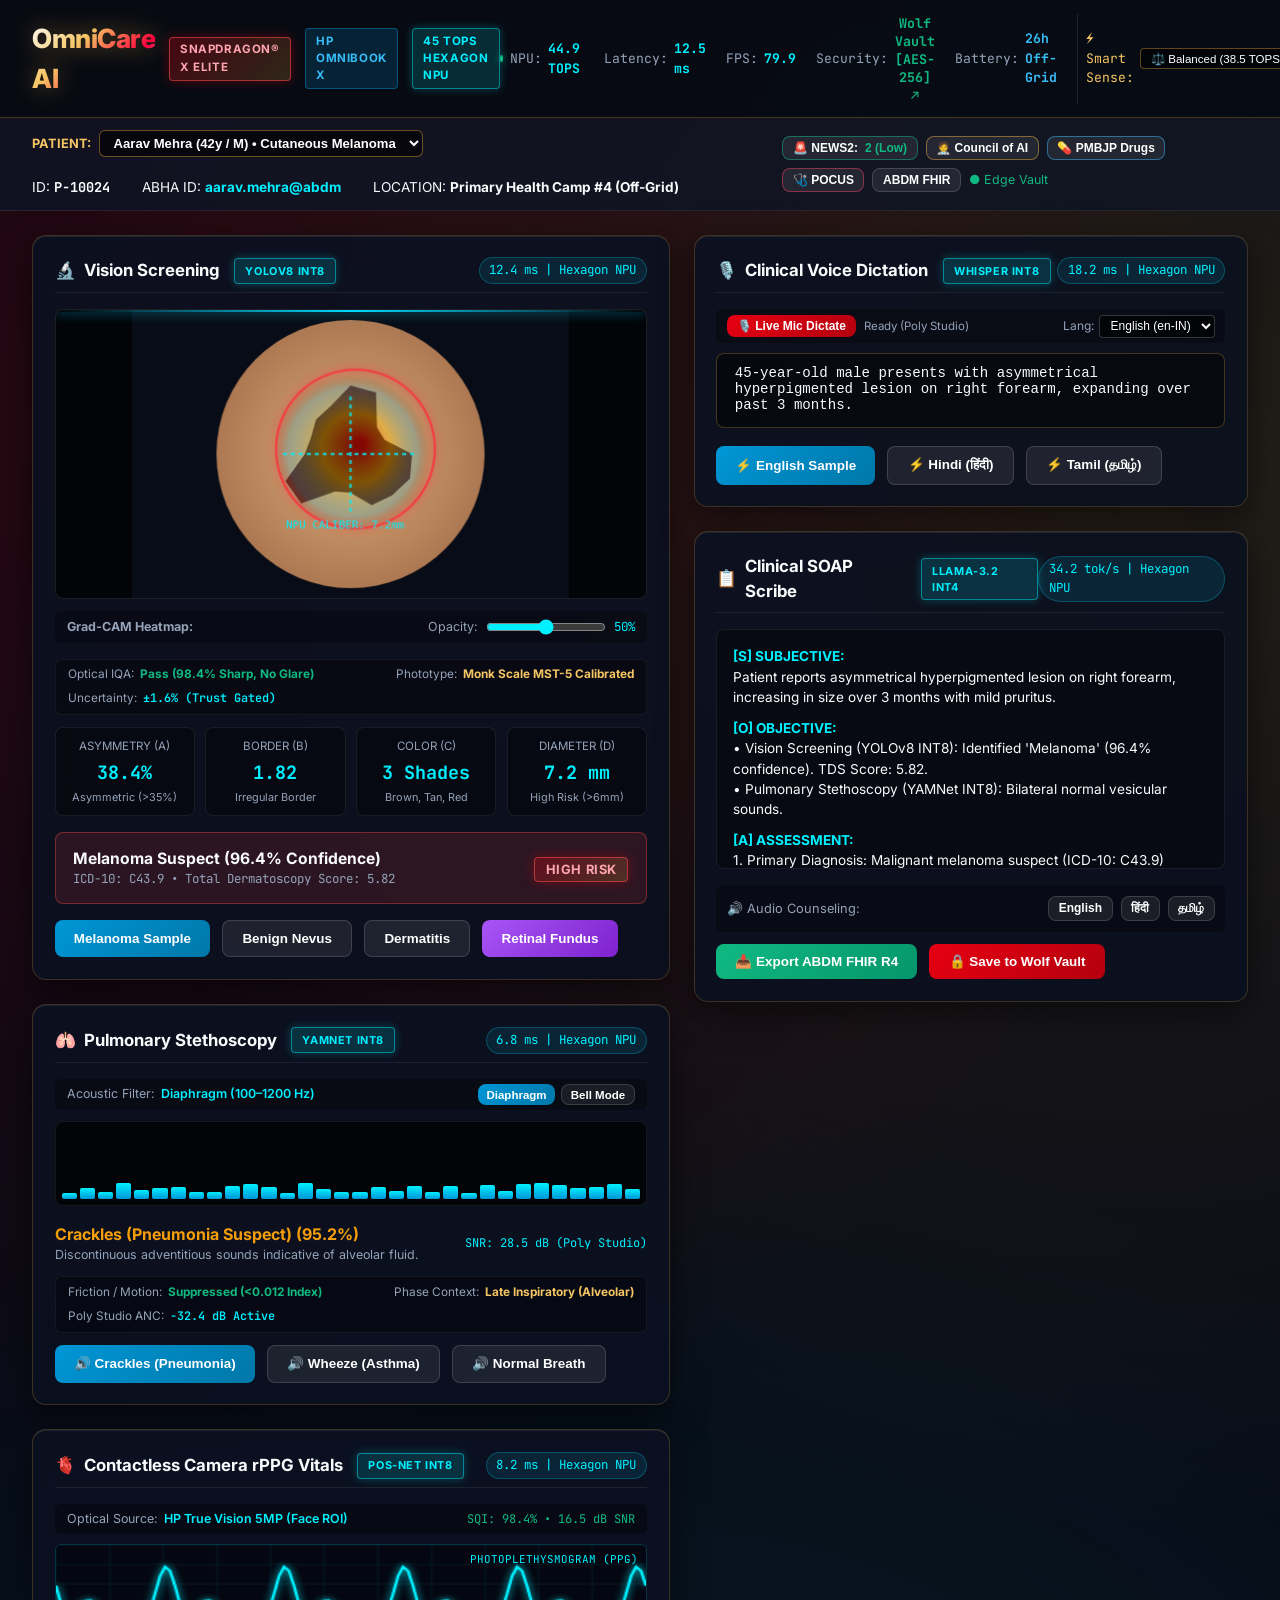
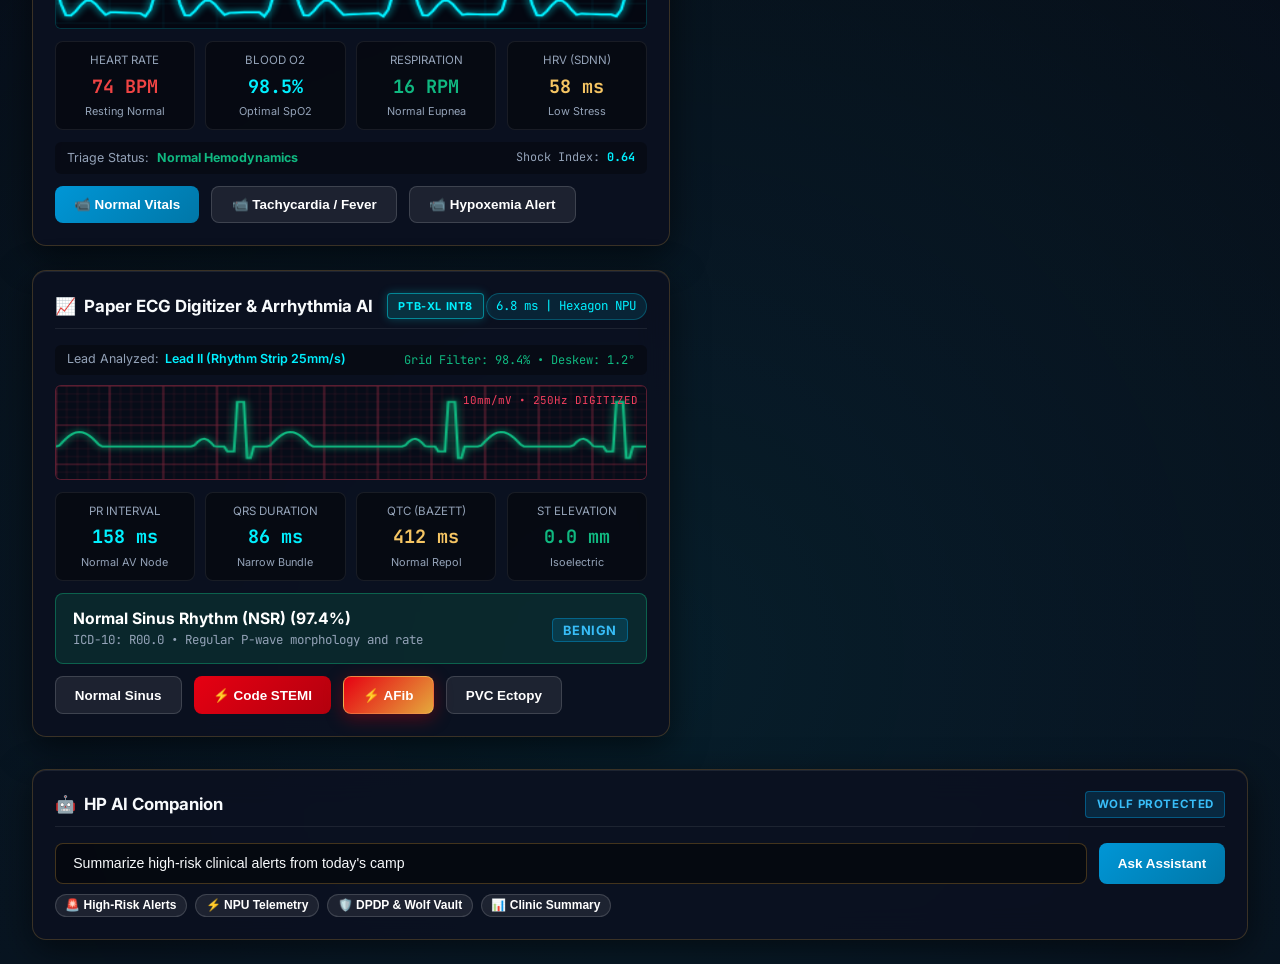
==== commit 85859321: "feat: complete all 10 edge clinical advancements, 25 test endpoints, and submission package - Advanc" ====
--- a/frontend/index.html
+++ b/frontend/index.html
@@ -630,6 +630,15 @@
         <span>Battery:</span>
         <span class="val" style="color:#38BDF8;">26h Off-Grid</span>
       </div>
+      <div class="telemetry-item" style="border-left:1px solid rgba(255,255,255,0.1); padding-left:0.5rem;">
+        <span style="color:var(--accent-gold);">⚡ Smart Sense:</span>
+        <select id="governor-mode-select" onchange="switchGovernorMode(this.value)"
+                style="background:rgba(0,0,0,0.6); color:#FFF; border:1px solid rgba(229,169,60,0.4); border-radius:4px; font-size:0.72rem; padding:0.15rem 0.35rem; cursor:pointer;">
+          <option value="performance">🚀 Performance (45 TOPS)</option>
+          <option value="balanced" selected>⚖️ Balanced (38.5 TOPS)</option>
+          <option value="eco">🌿 Off-Grid Eco (28 TOPS)</option>
+        </select>
+      </div>
       <div style="display:flex; gap:0.5rem; margin-left:0.5rem;">
         <a href="../showcase/index.html" class="btn btn-secondary" style="padding:0.25rem 0.6rem; font-size:0.75rem; text-decoration:none;">🧪 Showcase</a>
         <a href="../showcase/pitch-deck.html" class="btn" style="padding:0.25rem 0.6rem; font-size:0.75rem; text-decoration:none;">📊 Pitch Deck</a>
@@ -655,11 +664,23 @@
         <div>LOCATION: <b id="pat-location">Primary Health Camp #4 (Off-Grid)</b></div>
       </div>
     </div>
-    <div style="display:flex; gap:1rem; align-items:center;">
-      <button class="btn btn-secondary" style="padding:0.3rem 0.75rem; font-size:0.75rem;" onclick="viewAbdmFhirModal()">
-        ABDM FHIR Bundle
+    <div style="display:flex; gap:0.5rem; align-items:center; flex-wrap:wrap;">
+      <button class="btn btn-secondary" style="padding:0.25rem 0.6rem; font-size:0.75rem; border-color:rgba(16,185,129,0.5);" onclick="openNews2Modal()">
+        🚨 NEWS2: <b id="pat-news2-badge" style="color:var(--accent-green);">2 (Low)</b>
       </button>
-      <span style="color:var(--accent-green); font-size:0.8rem;">● 100% On-Device Privacy</span>
+      <button class="btn btn-secondary" style="padding:0.25rem 0.6rem; font-size:0.75rem; border-color:rgba(229,169,60,0.5);" onclick="openCouncilModal()">
+        🧑‍⚕️ Council of AI
+      </button>
+      <button class="btn btn-secondary" style="padding:0.25rem 0.6rem; font-size:0.75rem; border-color:rgba(56,189,248,0.5);" onclick="openDrugGuardianModal()">
+        💊 PMBJP Drugs
+      </button>
+      <button class="btn btn-secondary" style="padding:0.25rem 0.6rem; font-size:0.75rem; border-color:rgba(244,63,94,0.5);" onclick="openPocusModal()">
+        🩺 POCUS
+      </button>
+      <button class="btn btn-secondary" style="padding:0.25rem 0.6rem; font-size:0.75rem;" onclick="viewAbdmFhirModal()">
+        ABDM FHIR
+      </button>
+      <span style="color:var(--accent-green); font-size:0.78rem;">● Edge Vault</span>
     </div>
   </section>
 
@@ -820,6 +841,153 @@
         </div>
       </div>
 
+      <!-- MODALITY 5: CONTACTLESS CAMERA rPPG VITALS -->
+      <div class="glass-card">
+        <div class="card-header">
+          <div class="card-title">
+            <span>🫀</span> Contactless Camera rPPG Vitals
+            <span class="badge-tag badge-npu" style="margin-left:0.4rem; font-size:0.68rem;">POS-Net INT8</span>
+          </div>
+          <div class="card-latency" id="rppg-latency">8.2 ms | Hexagon NPU</div>
+        </div>
+
+        <div style="display:flex; justify-content:space-between; align-items:center; margin-bottom:0.65rem; background:rgba(0,0,0,0.35); padding:0.35rem 0.75rem; border-radius:6px; font-size:0.78rem;">
+          <div style="display:flex; align-items:center; gap:0.4rem;">
+            <span style="color:var(--text-muted);">Optical Source:</span>
+            <span style="color:var(--accent-cyan); font-weight:600;">HP True Vision 5MP (Face ROI)</span>
+          </div>
+          <div style="font-family:var(--font-mono); font-size:0.75rem; color:var(--accent-green);" id="rppg-snr">
+            SQI: 98.4% • 16.5 dB SNR
+          </div>
+        </div>
+
+        <!-- Waveform Canvas -->
+        <div style="position:relative; width:100%; height:85px; background:#040711; border-radius:6px; overflow:hidden; margin-bottom:0.75rem; border:1px solid rgba(0,240,255,0.2);">
+          <canvas id="rppg-canvas" width="440" height="85" style="width:100%; height:100%; display:block;"></canvas>
+          <div style="position:absolute; top:6px; right:8px; font-family:var(--font-mono); font-size:0.68rem; color:var(--accent-cyan);">
+            PHOTOPLETHYSMOGRAM (PPG)
+          </div>
+        </div>
+
+        <!-- 4 Vitals Box Grid -->
+        <div class="abcd-grid" style="grid-template-columns: repeat(4, 1fr); margin-bottom:0.75rem;">
+          <div class="abcd-box">
+            <div class="label">Heart Rate</div>
+            <div class="value" id="val-rppg-hr" style="color:#EF4444;">74 BPM</div>
+            <div class="sub" id="sub-rppg-hr">Resting Normal</div>
+          </div>
+          <div class="abcd-box">
+            <div class="label">Blood O2</div>
+            <div class="value" id="val-rppg-spo2" style="color:var(--accent-cyan);">98.5%</div>
+            <div class="sub" id="sub-rppg-spo2">Optimal SpO2</div>
+          </div>
+          <div class="abcd-box">
+            <div class="label">Respiration</div>
+            <div class="value" id="val-rppg-rr" style="color:var(--accent-green);">16 RPM</div>
+            <div class="sub" id="sub-rppg-rr">Normal Eupnea</div>
+          </div>
+          <div class="abcd-box">
+            <div class="label">HRV (SDNN)</div>
+            <div class="value" id="val-rppg-hrv" style="color:var(--accent-gold);">58 ms</div>
+            <div class="sub" id="sub-rppg-hrv">Low Stress</div>
+          </div>
+        </div>
+
+        <!-- Triage Flag -->
+        <div style="display:flex; justify-content:space-between; align-items:center; background:rgba(0,0,0,0.3); padding:0.4rem 0.75rem; border-radius:6px; margin-bottom:0.75rem; font-size:0.78rem;">
+          <div>
+            <span style="color:var(--text-muted)">Triage Status:</span>
+            <b id="rppg-triage-flag" style="color:var(--accent-green); margin-left:0.3rem;">Normal Hemodynamics</b>
+          </div>
+          <div style="font-family:var(--font-mono); color:var(--text-muted); font-size:0.74rem;">
+            Shock Index: <b id="rppg-shock-idx" style="color:var(--accent-cyan);">0.64</b>
+          </div>
+        </div>
+
+        <div class="btn-row">
+          <button class="btn" onclick="runRppgScreening('normal')">
+            📹 Normal Vitals
+          </button>
+          <button class="btn btn-secondary" onclick="runRppgScreening('tachycardia')">
+            📹 Tachycardia / Fever
+          </button>
+          <button class="btn btn-secondary" onclick="runRppgScreening('respiratory_distress')">
+            📹 Hypoxemia Alert
+          </button>
+        </div>
+      </div>
+
+      <!-- MODALITY 6: 12-LEAD PAPER ECG DIGITIZER & ARRHYTHMIA CLASSIFIER -->
+      <div class="glass-card">
+        <div class="card-header">
+          <div class="card-title">
+            <span>📈</span> Paper ECG Digitizer & Arrhythmia AI
+            <span class="badge-tag badge-npu" style="margin-left:0.4rem; font-size:0.68rem;">PTB-XL INT8</span>
+          </div>
+          <div class="card-latency" id="ecg-latency">6.8 ms | Hexagon NPU</div>
+        </div>
+
+        <div style="display:flex; justify-content:space-between; align-items:center; margin-bottom:0.65rem; background:rgba(0,0,0,0.35); padding:0.35rem 0.75rem; border-radius:6px; font-size:0.78rem;">
+          <div style="display:flex; align-items:center; gap:0.4rem;">
+            <span style="color:var(--text-muted);">Lead Analyzed:</span>
+            <span id="ecg-lead-label" style="color:var(--accent-cyan); font-weight:600;">Lead II (Rhythm Strip 25mm/s)</span>
+          </div>
+          <div style="font-family:var(--font-mono); font-size:0.75rem; color:var(--accent-green);" id="ecg-grid-metric">
+            Grid Filter: 98.4% • Deskew: 1.2°
+          </div>
+        </div>
+
+        <!-- ECG Waveform Canvas with Medical Pink/Red Millimeter Grid -->
+        <div style="position:relative; width:100%; height:95px; background:#070C18; border-radius:6px; overflow:hidden; margin-bottom:0.75rem; border:1px solid rgba(244,63,94,0.35);">
+          <canvas id="ecg-canvas" width="440" height="95" style="width:100%; height:100%; display:block;"></canvas>
+          <div style="position:absolute; top:6px; right:8px; font-family:var(--font-mono); font-size:0.68rem; color:#F43F5E;">
+            10mm/mV • 250Hz DIGITIZED
+          </div>
+        </div>
+
+        <!-- Dynamic Intervals Box -->
+        <div class="abcd-grid" style="grid-template-columns: repeat(4, 1fr); margin-bottom:0.75rem;">
+          <div class="abcd-box">
+            <div class="label">PR Interval</div>
+            <div class="value" id="val-ecg-pr" style="color:var(--accent-cyan);">158 ms</div>
+            <div class="sub" id="sub-ecg-pr">Normal AV Node</div>
+          </div>
+          <div class="abcd-box">
+            <div class="label">QRS Duration</div>
+            <div class="value" id="val-ecg-qrs" style="color:var(--accent-cyan);">86 ms</div>
+            <div class="sub" id="sub-ecg-qrs">Narrow Bundle</div>
+          </div>
+          <div class="abcd-box">
+            <div class="label">QTc (Bazett)</div>
+            <div class="value" id="val-ecg-qtc" style="color:var(--accent-gold);">412 ms</div>
+            <div class="sub" id="sub-ecg-qtc">Normal Repol</div>
+          </div>
+          <div class="abcd-box">
+            <div class="label">ST Elevation</div>
+            <div class="value" id="val-ecg-st" style="color:var(--accent-green);">0.0 mm</div>
+            <div class="sub" id="sub-ecg-st">Isoelectric</div>
+          </div>
+        </div>
+
+        <!-- Primary Diagnosis Banner -->
+        <div class="diagnosis-banner normal" id="ecg-banner" style="margin-bottom:0.75rem;">
+          <div>
+            <div class="diag-title" id="ecg-condition" style="color:#FFF;">Normal Sinus Rhythm (NSR) (97.4%)</div>
+            <div class="diag-icd" id="ecg-icd">ICD-10: R00.0 • Regular P-wave morphology and rate</div>
+          </div>
+          <div style="text-align: right;">
+            <span class="badge-tag badge-hp" id="ecg-badge" style="font-size:0.8rem;">BENIGN</span>
+          </div>
+        </div>
+
+        <div class="btn-row">
+          <button class="btn btn-secondary" onclick="runEcgScreening('Normal Sinus Rhythm (NSR)')">Normal Sinus</button>
+          <button class="btn btn-danger" onclick="runEcgScreening('Acute ST-Elevation Myocardial Infarction (STEMI)')">⚡ Code STEMI</button>
+          <button class="btn btn-royal" onclick="runEcgScreening('Atrial Fibrillation (AFib)')">⚡ AFib</button>
+          <button class="btn btn-secondary" onclick="runEcgScreening('Premature Ventricular Contractions (PVC)')">PVC Ectopy</button>
+        </div>
+      </div>
+
     </div>
 
     <!-- RIGHT COLUMN: CLINICAL SCRIBE, SOAP & ACTIONS -->
@@ -993,6 +1161,82 @@
     </div>
   </div>
 
+  <!-- NEWS2 DETERIORATION MODAL -->
+  <div id="news2-modal" class="modal-overlay">
+    <div class="modal-content" style="max-width:850px;">
+      <div class="modal-header">
+        <h3 style="color:#EF4444; display:flex; align-items:center; gap:0.5rem;">
+          <span>🚨</span> NEWS2 Clinical Deterioration & Shock Index Predictor
+        </h3>
+        <button onclick="closeNews2Modal()" style="background:transparent; border:none; color:var(--text-muted); font-size:1.5rem; cursor:pointer;">&times;</button>
+      </div>
+      <div class="modal-body" id="news2-modal-body">
+        <!-- Rendered dynamically by cockpit.js -->
+      </div>
+      <div style="padding:1rem 1.5rem; border-top:1px solid rgba(255,255,255,0.08); display:flex; justify-content:space-between; align-items:center;">
+        <span style="font-size:0.75rem; color:var(--text-muted);">Royal College of Physicians (RCP) Standard • Qualcomm Hexagon NPU</span>
+        <button class="btn btn-secondary" onclick="closeNews2Modal()">Close</button>
+      </div>
+    </div>
+  </div>
+
+  <!-- COUNCIL OF AI SPECIALISTS MODAL -->
+  <div id="council-modal" class="modal-overlay">
+    <div class="modal-content" style="max-width:920px;">
+      <div class="modal-header">
+        <h3 style="color:var(--accent-gold); display:flex; align-items:center; gap:0.5rem;">
+          <span>🧑‍⚕️</span> Autonomous Council of AI Specialists (Consensus Panel)
+        </h3>
+        <button onclick="closeCouncilModal()" style="background:transparent; border:none; color:var(--text-muted); font-size:1.5rem; cursor:pointer;">&times;</button>
+      </div>
+      <div class="modal-body" id="council-modal-body">
+        <!-- Rendered dynamically by cockpit.js -->
+      </div>
+      <div style="padding:1rem 1.5rem; border-top:1px solid rgba(255,255,255,0.08); display:flex; justify-content:space-between; align-items:center;">
+        <span style="font-size:0.75rem; color:var(--text-muted);">Edge Multi-Agent Orchestration • Llama-3.2 INT4 Quantized</span>
+        <button class="btn btn-secondary" onclick="closeCouncilModal()">Close</button>
+      </div>
+    </div>
+  </div>
+
+  <!-- PMBJP DRUG GUARDIAN MODAL -->
+  <div id="drugs-modal" class="modal-overlay">
+    <div class="modal-content" style="max-width:880px;">
+      <div class="modal-header">
+        <h3 style="color:var(--accent-cyan); display:flex; align-items:center; gap:0.5rem;">
+          <span>💊</span> Pradhan Mantri Jan Aushadhi (PMBJP) Drug Guardian
+        </h3>
+        <button onclick="closeDrugGuardianModal()" style="background:transparent; border:none; color:var(--text-muted); font-size:1.5rem; cursor:pointer;">&times;</button>
+      </div>
+      <div class="modal-body" id="drugs-modal-body">
+        <!-- Rendered dynamically by cockpit.js -->
+      </div>
+      <div style="padding:1rem 1.5rem; border-top:1px solid rgba(255,255,255,0.08); display:flex; justify-content:space-between; align-items:center;">
+        <span style="font-size:0.75rem; color:var(--text-muted);">NLEM 2022 Formulary • CYP450 Drug-Drug Interaction Check</span>
+        <button class="btn btn-secondary" onclick="closeDrugGuardianModal()">Close</button>
+      </div>
+    </div>
+  </div>
+
+  <!-- POCUS HANDHELD ULTRASOUND MODAL -->
+  <div id="pocus-modal" class="modal-overlay">
+    <div class="modal-content" style="max-width:850px;">
+      <div class="modal-header">
+        <h3 style="color:#F43F5E; display:flex; align-items:center; gap:0.5rem;">
+          <span>🩺</span> Point-of-Care Ultrasound (POCUS) AI Diagnostic Scanner
+        </h3>
+        <button onclick="closePocusModal()" style="background:transparent; border:none; color:var(--text-muted); font-size:1.5rem; cursor:pointer;">&times;</button>
+      </div>
+      <div class="modal-body" id="pocus-modal-body">
+        <!-- Rendered dynamically by cockpit.js -->
+      </div>
+      <div style="padding:1rem 1.5rem; border-top:1px solid rgba(255,255,255,0.08); display:flex; justify-content:space-between; align-items:center;">
+        <span style="font-size:0.75rem; color:var(--text-muted);">USB-C Phased Array Probe • Hexagon NPU 2D-CNN Real-Time</span>
+        <button class="btn btn-secondary" onclick="closePocusModal()">Close</button>
+      </div>
+    </div>
+  </div>
+
   <script src="js/audio_synth.js"></script>
   <script src="js/cockpit.js"></script>
 </body>
